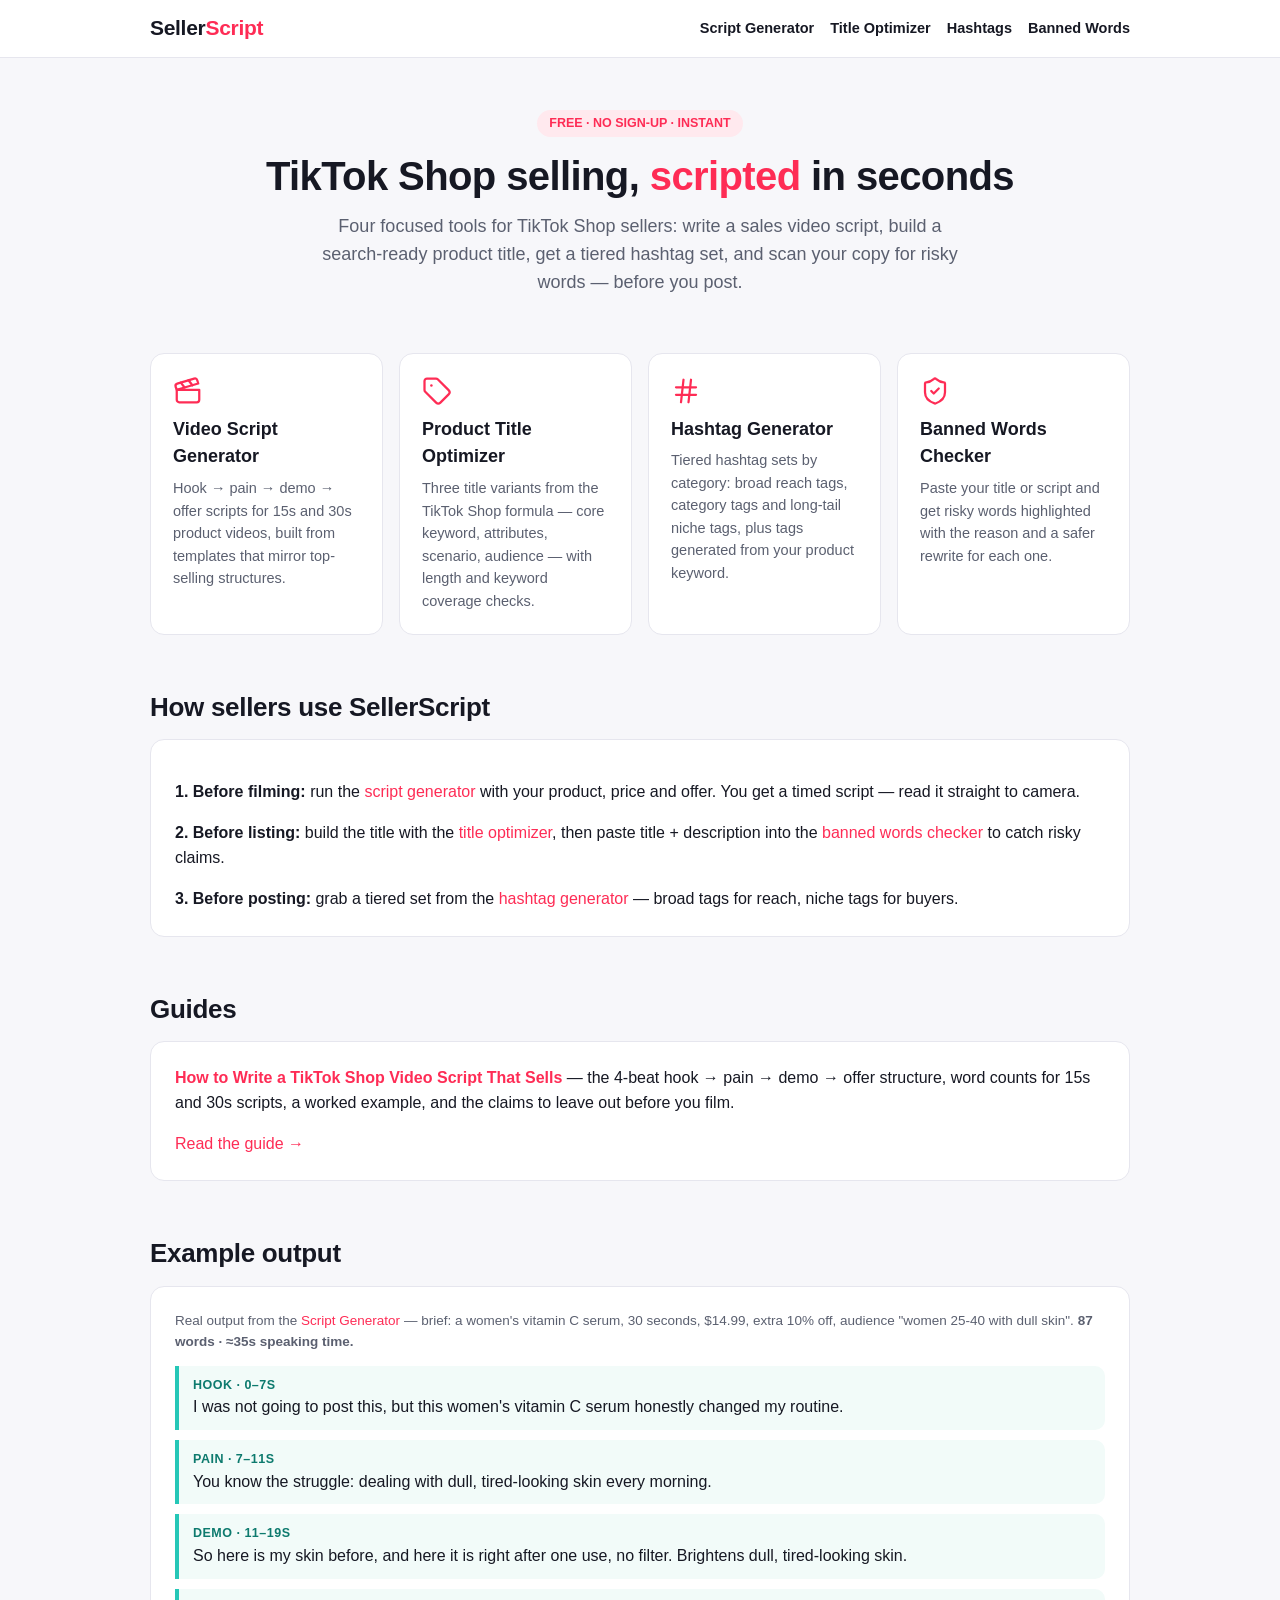
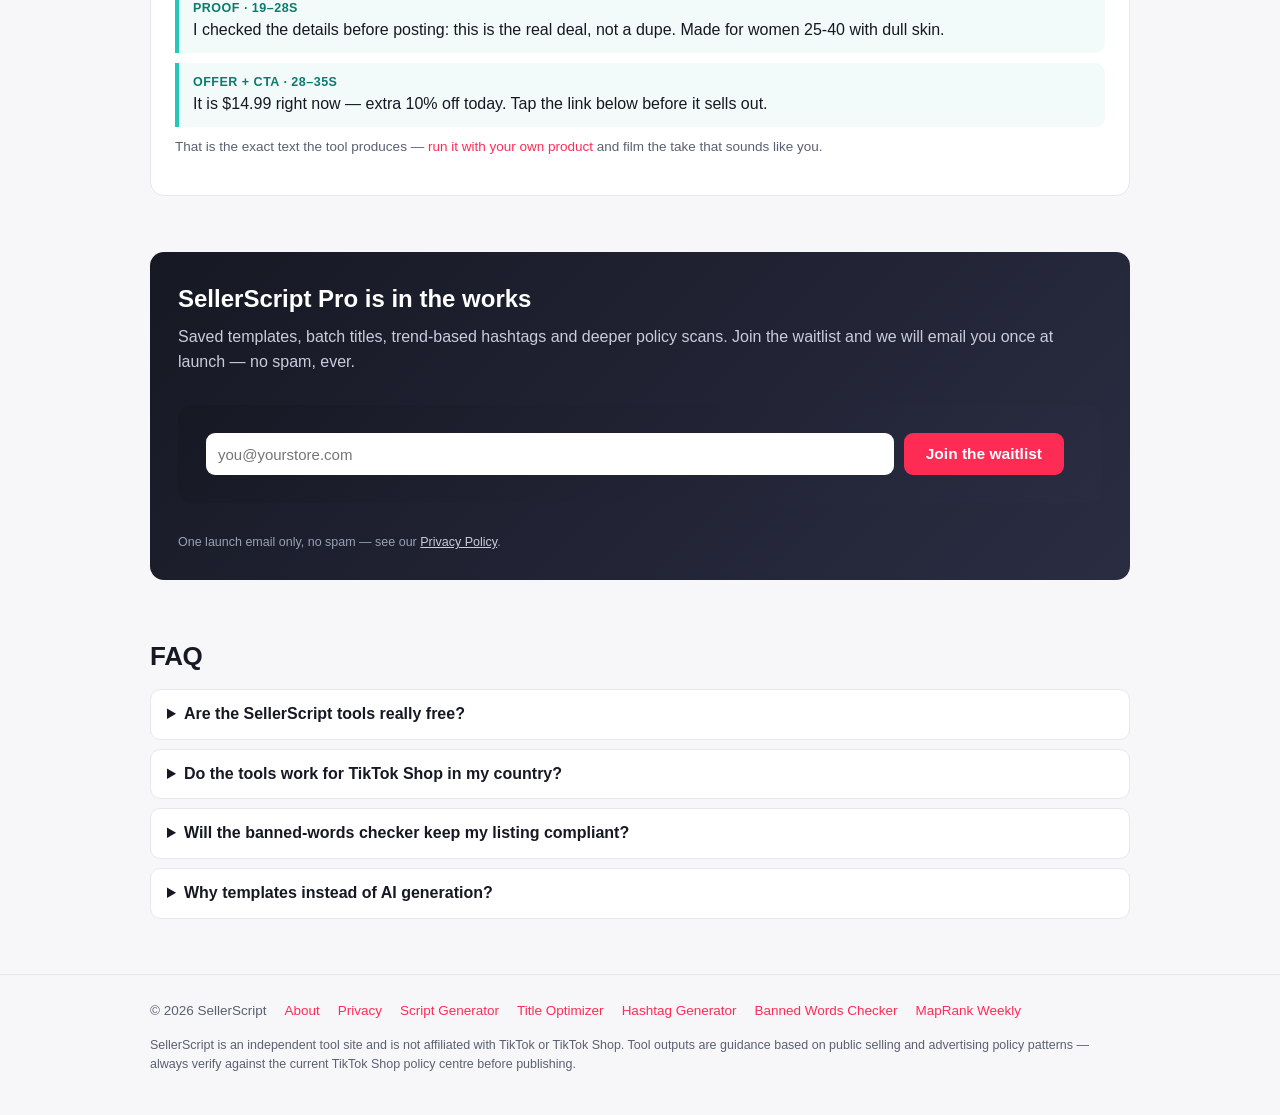
==== index.html @ 9db057da "Add guides section link on homepage" ====
<!doctype html>
<html lang="en">
<head>
<meta charset="utf-8">
<meta name="viewport" content="width=device-width, initial-scale=1">
<title>SellerScript — Free TikTok Shop Seller Tools: Scripts, Titles, Hashtags, Policy Checker</title>
<meta name="description" content="Free tools for TikTok Shop sellers: short-video sales script generator, product title optimizer, hashtag generator and banned-words checker. Instant results, no sign-up.">
<link rel="canonical" href="https://sellerscript.pages.dev/">
<meta property="og:title" content="SellerScript — Free TikTok Shop Seller Tools">
<meta property="og:description" content="Sales scripts, optimized titles, hashtag sets and a policy-risk checker for TikTok Shop sellers. Free and instant.">
<meta property="og:type" content="website">
<meta property="og:url" content="https://sellerscript.pages.dev/">
<meta property="og:image" content="https://sellerscript.pages.dev/og-image.png">
<meta name="twitter:card" content="summary_large_image">
<meta name="twitter:image" content="https://sellerscript.pages.dev/og-image.png">
<link rel="icon" href="/favicon.svg" type="image/svg+xml">
<link rel="stylesheet" href="/assets/style.css">
<script type="application/ld+json">
{"@context":"https://schema.org","@type":"WebSite","name":"SellerScript","url":"https://sellerscript.pages.dev/","description":"Free template-based tools for TikTok Shop sellers: video sales scripts, product titles, hashtags and risky-word checks."}
</script>
<script type="application/ld+json">
{"@context":"https://schema.org","@type":"FAQPage","mainEntity":[
{"@type":"Question","name":"Are the SellerScript tools really free?","acceptedAnswer":{"@type":"Answer","text":"Yes. All four tools are free with no sign-up and no usage cap. They run on proven selling templates and rule libraries in your browser, so results are instant. A Pro tier with cloud generation is in preparation — join the waitlist on any page to hear about it first."}},
{"@type":"Question","name":"Do the tools work for TikTok Shop in my country?","acceptedAnswer":{"@type":"Answer","text":"The templates are written for English-language TikTok Shop listings and videos (US, UK, Southeast Asia English storefronts and similar). Selling structures — hook, demo, offer — travel well across markets; always check your local TikTok Shop policy centre for category rules."}},
{"@type":"Question","name":"Will the banned-words checker keep my listing compliant?","acceptedAnswer":{"@type":"Answer","text":"No tool can guarantee compliance. The checker flags common risky patterns from public marketplace advertising policy — superlatives, medical claims, fake urgency and similar — so you can fix them before publishing. Final responsibility stays with you and the current TikTok Shop policy."}},
{"@type":"Question","name":"Why templates instead of AI generation?","acceptedAnswer":{"@type":"Answer","text":"Most selling videos that convert follow a handful of repeatable structures. Templates give you a proven structure plus your own product facts, in one click, with nothing uploaded to a server. Your inputs never leave your browser."}}]}
</script>
<!-- Google Analytics (GA4) -->
<script async src="https://www.googletagmanager.com/gtag/js?id=G-CG8J72909Z"></script>
<script>
window.dataLayer = window.dataLayer || [];
function gtag(){dataLayer.push(arguments);}
gtag('js', new Date());
gtag('config', 'G-CG8J72909Z');
</script>
</head>
<body>
<header class="site"><div class="wrap">
  <a class="logo" href="/">Seller<span>Script</span></a>
  <nav class="main">
    <a href="/script-generator/">Script Generator</a>
    <a href="/title-optimizer/">Title Optimizer</a>
    <a href="/hashtag-generator/">Hashtags</a>
    <a href="/banned-words-checker/">Banned Words</a>
  </nav>
</div></header>

<main class="wrap">
  <div class="hero">
    <span class="badge">FREE · NO SIGN-UP · INSTANT</span>
    <h1>TikTok Shop selling, <em>scripted</em> in seconds</h1>
    <p>Four focused tools for TikTok Shop sellers: write a sales video script, build a search-ready product title, get a tiered hashtag set, and scan your copy for risky words — before you post.</p>
  </div>

  <div class="grid">
    <a class="toolcard" href="/script-generator/">
      <div class="ico"><svg width="30" height="30" viewBox="0 0 24 24" fill="none" stroke="currentColor" stroke-width="1.8" stroke-linecap="round" stroke-linejoin="round" aria-hidden="true"><path d="M20.2 6 3 11l-.9-2.4c-.3-1.1.3-2.2 1.3-2.5l13.5-4c1.1-.3 2.2.3 2.5 1.3Z"/><path d="m6.2 5.3 3.1 3.9"/><path d="m12.4 3.4 3.1 4"/><path d="M3 11h18v8a2 2 0 0 1-2 2H5a2 2 0 0 1-2-2Z"/></svg></div>
      <h3>Video Script Generator</h3>
      <p>Hook → pain → demo → offer scripts for 15s and 30s product videos, built from templates that mirror top-selling structures.</p>
    </a>
    <a class="toolcard" href="/title-optimizer/">
      <div class="ico"><svg width="30" height="30" viewBox="0 0 24 24" fill="none" stroke="currentColor" stroke-width="1.8" stroke-linecap="round" stroke-linejoin="round" aria-hidden="true"><path d="M12.586 2.586A2 2 0 0 0 11.172 2H4a2 2 0 0 0-2 2v7.172a2 2 0 0 0 .586 1.414l8.704 8.704a2.426 2.426 0 0 0 3.42 0l6.58-6.58a2.426 2.426 0 0 0 0-3.42z"/><circle cx="7.5" cy="7.5" r="1" fill="currentColor" stroke="none"/></svg></div>
      <h3>Product Title Optimizer</h3>
      <p>Three title variants from the TikTok Shop formula — core keyword, attributes, scenario, audience — with length and keyword coverage checks.</p>
    </a>
    <a class="toolcard" href="/hashtag-generator/">
      <div class="ico"><svg width="30" height="30" viewBox="0 0 24 24" fill="none" stroke="currentColor" stroke-width="1.8" stroke-linecap="round" stroke-linejoin="round" aria-hidden="true"><line x1="4" x2="20" y1="9" y2="9"/><line x1="4" x2="20" y1="15" y2="15"/><line x1="10" x2="8" y1="3" y2="21"/><line x1="16" x2="14" y1="3" y2="21"/></svg></div>
      <h3>Hashtag Generator</h3>
      <p>Tiered hashtag sets by category: broad reach tags, category tags and long-tail niche tags, plus tags generated from your product keyword.</p>
    </a>
    <a class="toolcard" href="/banned-words-checker/">
      <div class="ico"><svg width="30" height="30" viewBox="0 0 24 24" fill="none" stroke="currentColor" stroke-width="1.8" stroke-linecap="round" stroke-linejoin="round" aria-hidden="true"><path d="M20 13c0 5-3.5 7.5-7.66 8.95a1 1 0 0 1-.67-.01C7.5 20.5 4 18 4 13V6a1 1 0 0 1 1-1c2 0 4.5-1.2 6.24-2.72a1 1 0 0 1 1.52 0C14.51 3.81 17 5 19 5a1 1 0 0 1 1 1z"/><path d="m9 12 2 2 4-4"/></svg></div>
      <h3>Banned Words Checker</h3>
      <p>Paste your title or script and get risky words highlighted with the reason and a safer rewrite for each one.</p>
    </a>
  </div>

  <section class="block">
    <h2>How sellers use SellerScript</h2>
    <div class="card">
      <p><b>1. Before filming:</b> run the <a href="/script-generator/">script generator</a> with your product, price and offer. You get a timed script — read it straight to camera.</p>
      <p><b>2. Before listing:</b> build the title with the <a href="/title-optimizer/">title optimizer</a>, then paste title + description into the <a href="/banned-words-checker/">banned words checker</a> to catch risky claims.</p>
      <p style="margin-bottom:0"><b>3. Before posting:</b> grab a tiered set from the <a href="/hashtag-generator/">hashtag generator</a> — broad tags for reach, niche tags for buyers.</p>
    </div>
  </section>

  <section class="block">
    <h2>Guides</h2>
    <div class="card">
      <p style="margin-top:0"><b><a href="/guides/how-to-write-a-tiktok-shop-video-script-that-sells.html">How to Write a TikTok Shop Video Script That Sells</a></b> — the 4-beat hook → pain → demo → offer structure, word counts for 15s and 30s scripts, a worked example, and the claims to leave out before you film.</p>
      <p style="margin-bottom:0"><a href="/guides/how-to-write-a-tiktok-shop-video-script-that-sells.html">Read the guide →</a></p>
    </div>
  </section>

  <section class="block">
    <h2>Example output</h2>
    <div class="card">
      <p class="meta-line" style="margin-top:0">Real output from the <a href="/script-generator/">Script Generator</a> — brief: a women's vitamin C serum, 30 seconds, $14.99, extra 10% off, audience "women 25-40 with dull skin". <b>87 words · ≈35s speaking time.</b></p>
      <div class="seg"><b>Hook · 0–7s</b><span>I was not going to post this, but this women's vitamin C serum honestly changed my routine.</span></div>
      <div class="seg"><b>Pain · 7–11s</b><span>You know the struggle: dealing with dull, tired-looking skin every morning.</span></div>
      <div class="seg"><b>Demo · 11–19s</b><span>So here is my skin before, and here it is right after one use, no filter. Brightens dull, tired-looking skin.</span></div>
      <div class="seg"><b>Proof · 19–28s</b><span>I checked the details before posting: this is the real deal, not a dupe. Made for women 25-40 with dull skin.</span></div>
      <div class="seg"><b>Offer + CTA · 28–35s</b><span>It is $14.99 right now — extra 10% off today. Tap the link below before it sells out.</span></div>
      <p class="meta-line">That is the exact text the tool produces — <a href="/script-generator/">run it with your own product</a> and film the take that sounds like you.</p>
    </div>
  </section>

  <div class="subscribe">
    <h2>SellerScript Pro is in the works</h2>
    <p>Saved templates, batch titles, trend-based hashtags and deeper policy scans. Join the waitlist and we will email you once at launch — no spam, ever.</p>
    <form class="subscribe" data-source="pro-waitlist-home">
      <input type="email" required placeholder="you@yourstore.com" aria-label="Email address">
      <input class="hp" type="text" name="hp" tabindex="-1" autocomplete="off" aria-hidden="true">
      <button class="btn" type="submit">Join the waitlist</button>
      <div class="sub-msg" role="status"></div>
    </form>
    <p class="fineprint">One launch email only, no spam — see our <a href="/privacy/">Privacy Policy</a>.</p>
  </div>

  <section class="block faq">
    <h2>FAQ</h2>
    <details><summary>Are the SellerScript tools really free?</summary><p>Yes — free, no sign-up, no usage cap. The tools run on selling templates and rule libraries right in your browser, so results are instant. A Pro tier is in preparation; join the waitlist to hear about it first.</p></details>
    <details><summary>Do the tools work for TikTok Shop in my country?</summary><p>They are written for English-language TikTok Shop listings and videos. The selling structures travel well across markets; always check your local TikTok Shop policy centre for category-specific rules.</p></details>
    <details><summary>Will the banned-words checker keep my listing compliant?</summary><p>No tool can guarantee compliance. The checker flags common risky patterns from public marketplace advertising policy so you can fix them before publishing. Final responsibility stays with you.</p></details>
    <details><summary>Why templates instead of AI generation?</summary><p>Converting videos follow repeatable structures. Templates combine a proven structure with your real product facts in one click — and your inputs never leave your browser.</p></details>
  </section>
</main>

<footer class="site"><div class="wrap">
  <span>© 2026 SellerScript</span>
  <a href="/about/">About</a><a href="/privacy/">Privacy</a>
  <a href="/script-generator/">Script Generator</a>
  <a href="/title-optimizer/">Title Optimizer</a>
  <a href="/hashtag-generator/">Hashtag Generator</a>
  <a href="/banned-words-checker/">Banned Words Checker</a>
  <a href="https://maprank-weekly.pages.dev/">MapRank Weekly</a>
</div>
<div class="wrap disclaimer">SellerScript is an independent tool site and is not affiliated with TikTok or TikTok Shop. Tool outputs are guidance based on public selling and advertising policy patterns — always verify against the current TikTok Shop policy centre before publishing.</div>
</footer>
<script src="/assets/site.js"></script>
</body>
</html>
---- assets/style.css ----
:root{
  --ink:#161823; --muted:#5b6070; --bg:#f7f7fa; --card:#fff;
  --pink:#fe2c55; --teal:#25c7b7; --line:#e6e6ee; --mark:#ffe58a;
  --radius:14px;
}
*{box-sizing:border-box}
html{scroll-behavior:smooth}
body{margin:0;font-family:-apple-system,BlinkMacSystemFont,"Segoe UI",Roboto,Helvetica,Arial,sans-serif;
  color:var(--ink);background:var(--bg);line-height:1.55}
a{color:var(--pink);text-decoration:none}
a:hover{text-decoration:underline}
.wrap{max-width:1020px;margin:0 auto;padding:0 20px}
header.site{position:sticky;top:0;background:rgba(255,255,255,.94);backdrop-filter:blur(6px);
  border-bottom:1px solid var(--line);z-index:20}
header.site .wrap{display:flex;align-items:center;gap:22px;padding-top:12px;padding-bottom:12px;flex-wrap:wrap}
.logo{font-weight:800;font-size:21px;color:var(--ink);letter-spacing:-.3px}
.logo span{color:var(--pink)}
nav.main{display:flex;gap:16px;flex-wrap:wrap;margin-left:auto}
nav.main a{color:var(--ink);font-size:14.5px;font-weight:600}
nav.main a.on{color:var(--pink)}
.hero{padding:52px 0 30px;text-align:center}
.hero h1{font-size:40px;line-height:1.15;margin:0 0 14px;letter-spacing:-.6px}
.hero h1 em{font-style:normal;color:var(--pink)}
.hero p{color:var(--muted);font-size:18px;max-width:640px;margin:0 auto}
.badge{display:inline-block;background:#ffe9ee;color:var(--pink);font-weight:700;font-size:12.5px;
  padding:4px 12px;border-radius:99px;margin-bottom:16px}
.grid{display:grid;grid-template-columns:repeat(auto-fit,minmax(230px,1fr));gap:16px;margin:26px 0}
.toolcard{background:var(--card);border:1px solid var(--line);border-radius:var(--radius);
  padding:22px;display:block;color:var(--ink)}
.toolcard:hover{border-color:var(--pink);text-decoration:none;box-shadow:0 6px 22px rgba(254,44,85,.08)}
.toolcard .ico{font-size:28px;color:var(--pink)}
.toolcard .ico svg{display:block}
.toolcard h3{margin:10px 0 6px;font-size:18px}
.toolcard p{margin:0;color:var(--muted);font-size:14.5px}
section.block{padding:26px 0}
section.block h2{font-size:26px;margin:0 0 12px;letter-spacing:-.3px}
section.block h1{font-size:26px;margin:0 0 12px;letter-spacing:-.3px}
.card{background:var(--card);border:1px solid var(--line);border-radius:var(--radius);padding:24px}
form.tool label{display:block;font-weight:600;font-size:14px;margin:14px 0 5px}
form.tool input[type=text],form.tool input[type=email],form.tool select,form.tool textarea{
  width:100%;padding:11px 12px;border:1px solid #cfd2dd;border-radius:9px;font-size:15px;background:#fff;color:var(--ink)}
form.tool textarea{min-height:120px;resize:vertical}
form.tool .row{display:grid;grid-template-columns:1fr 1fr;gap:14px}
@media(max-width:640px){form.tool .row{grid-template-columns:1fr}.hero h1{font-size:31px}}
.btn{display:inline-block;background:var(--ink);color:#fff;border:0;border-radius:9px;
  padding:12px 22px;font-size:15.5px;font-weight:700;cursor:pointer;margin-top:18px}
.btn:hover{background:var(--pink)}
.btn.ghost{background:#fff;color:var(--ink);border:1px solid var(--ink)}
.btn.small{padding:8px 14px;font-size:13.5px;margin-top:0}
.btn:disabled{opacity:.55;cursor:wait}
.result{margin-top:22px;display:none}
.result.show{display:block}
.seg{border-left:4px solid var(--teal);background:#f2fbf9;border-radius:0 10px 10px 0;
  padding:10px 14px;margin:10px 0}
.seg b{display:block;font-size:12.5px;text-transform:uppercase;letter-spacing:.5px;color:#0d7a6e}
.meta-line{color:var(--muted);font-size:13.5px;margin-top:8px}
.variant{border:1px solid var(--line);border-radius:10px;padding:14px 16px;margin:12px 0;background:#fcfcfe}
.variant h4{margin:0 0 6px;font-size:14px;color:var(--muted)}
.variant .t{font-size:16.5px;font-weight:600;word-break:break-word}
.checks{font-size:13.5px;margin-top:8px}
.checks .ok{color:#0d7a6e}.checks .miss{color:#c2255c}
.warn{color:#a35b00;font-size:13.5px;margin-top:4px}
.taggroup{margin:12px 0}
.taggroup h4{margin:0 0 6px;font-size:13px;text-transform:uppercase;letter-spacing:.5px;color:var(--muted)}
.tag{display:inline-block;background:#eef0ff;border:1px solid #d6d9f5;color:#25306e;border-radius:99px;
  padding:3px 11px;margin:3px 3px 3px 0;font-size:13.5px}
pre.copybox{background:#161823;color:#f2f2f7;border-radius:10px;padding:14px 16px;white-space:pre-wrap;
  word-break:break-word;font-size:14px;line-height:1.6}
.highlight-box{background:#fff;border:1px solid var(--line);border-radius:10px;padding:16px;
  white-space:pre-wrap;word-break:break-word;font-size:15px;line-height:1.7}
.highlight-box mark{background:var(--mark);padding:0 2px;border-radius:3px}
.finding{border:1px solid var(--line);border-left:4px solid var(--pink);border-radius:0 10px 10px 0;
  padding:10px 14px;margin:10px 0;background:#fffafa}
.finding b{font-size:14.5px}
.finding p{margin:4px 0;font-size:13.5px;color:var(--muted)}
.finding .alt{color:#0d7a6e}
.faq details{border:1px solid var(--line);border-radius:10px;padding:12px 16px;margin:9px 0;background:#fff}
.faq summary{font-weight:700;cursor:pointer}
.faq p{color:var(--muted);margin:8px 0 2px}
.subscribe{background:linear-gradient(135deg,#161823,#2a2d42);color:#fff;border-radius:var(--radius);
  padding:28px;margin:30px 0}
.subscribe h2{color:#fff;margin:0 0 8px}
.subscribe p{color:#c9ccda;margin:0 0 14px}
.subscribe form{display:flex;gap:10px;flex-wrap:wrap}
.subscribe input[type=email]{flex:1;min-width:230px;padding:12px;border-radius:9px;border:0;font-size:15px}
.subscribe .btn{margin-top:0;background:var(--pink)}
.sub-msg{font-size:14px;margin-top:10px;min-height:20px}
.sub-msg.ok{color:#7de8c3}.sub-msg.err{color:#ffb3c1}
.subscribe .fineprint{font-size:12.5px;color:#9aa0b4;margin:12px 0 0}
.subscribe .fineprint a{color:#c9ccda;text-decoration:underline}
.prose p{color:var(--muted);max-width:720px}
.prose h3{margin:20px 0 6px;font-size:17px}
.hp{position:absolute;left:-9999px;top:-9999px;height:1px;width:1px;overflow:hidden}
footer.site{border-top:1px solid var(--line);padding:26px 0 40px;color:var(--muted);font-size:13.5px;margin-top:20px}
footer.site .wrap{display:flex;gap:18px;flex-wrap:wrap}
.disclaimer{font-size:12.5px;color:var(--muted);margin-top:14px}
.kicker{font-size:13px;font-weight:700;letter-spacing:1px;text-transform:uppercase;color:var(--teal)}
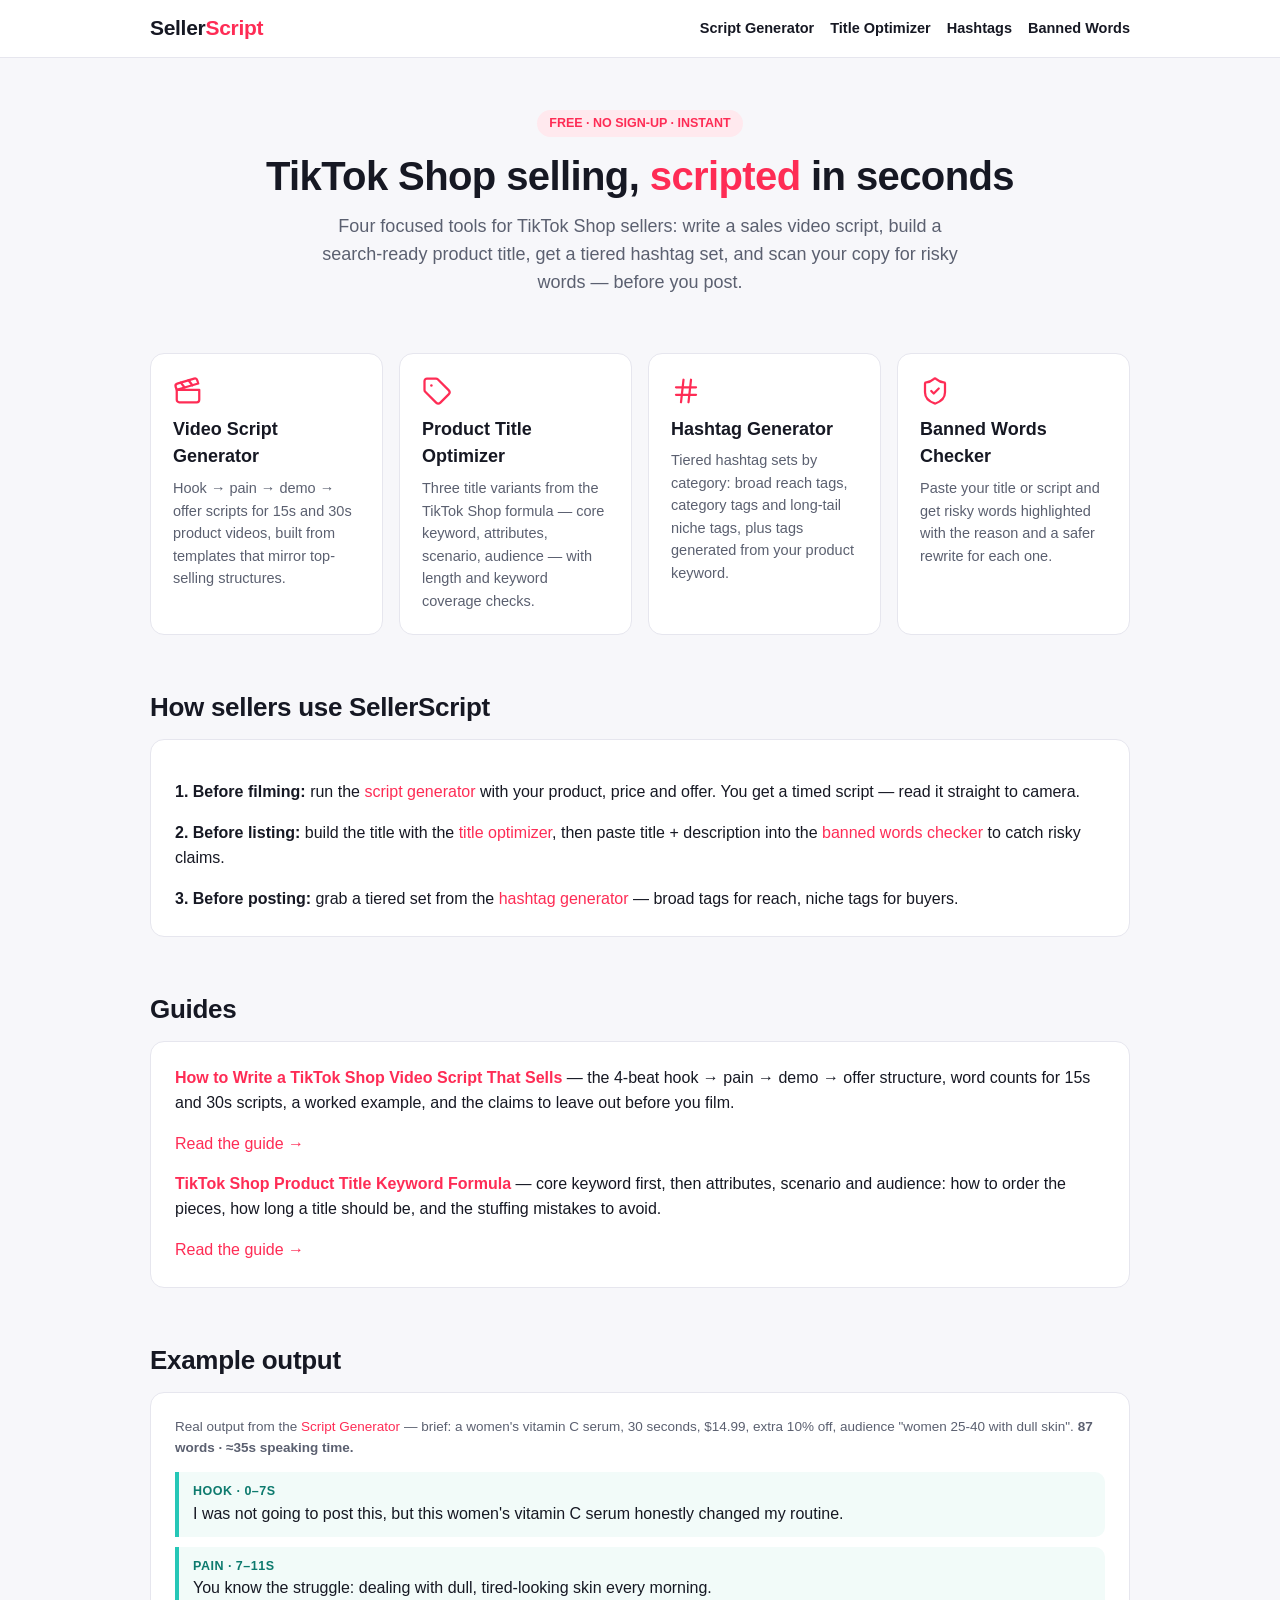
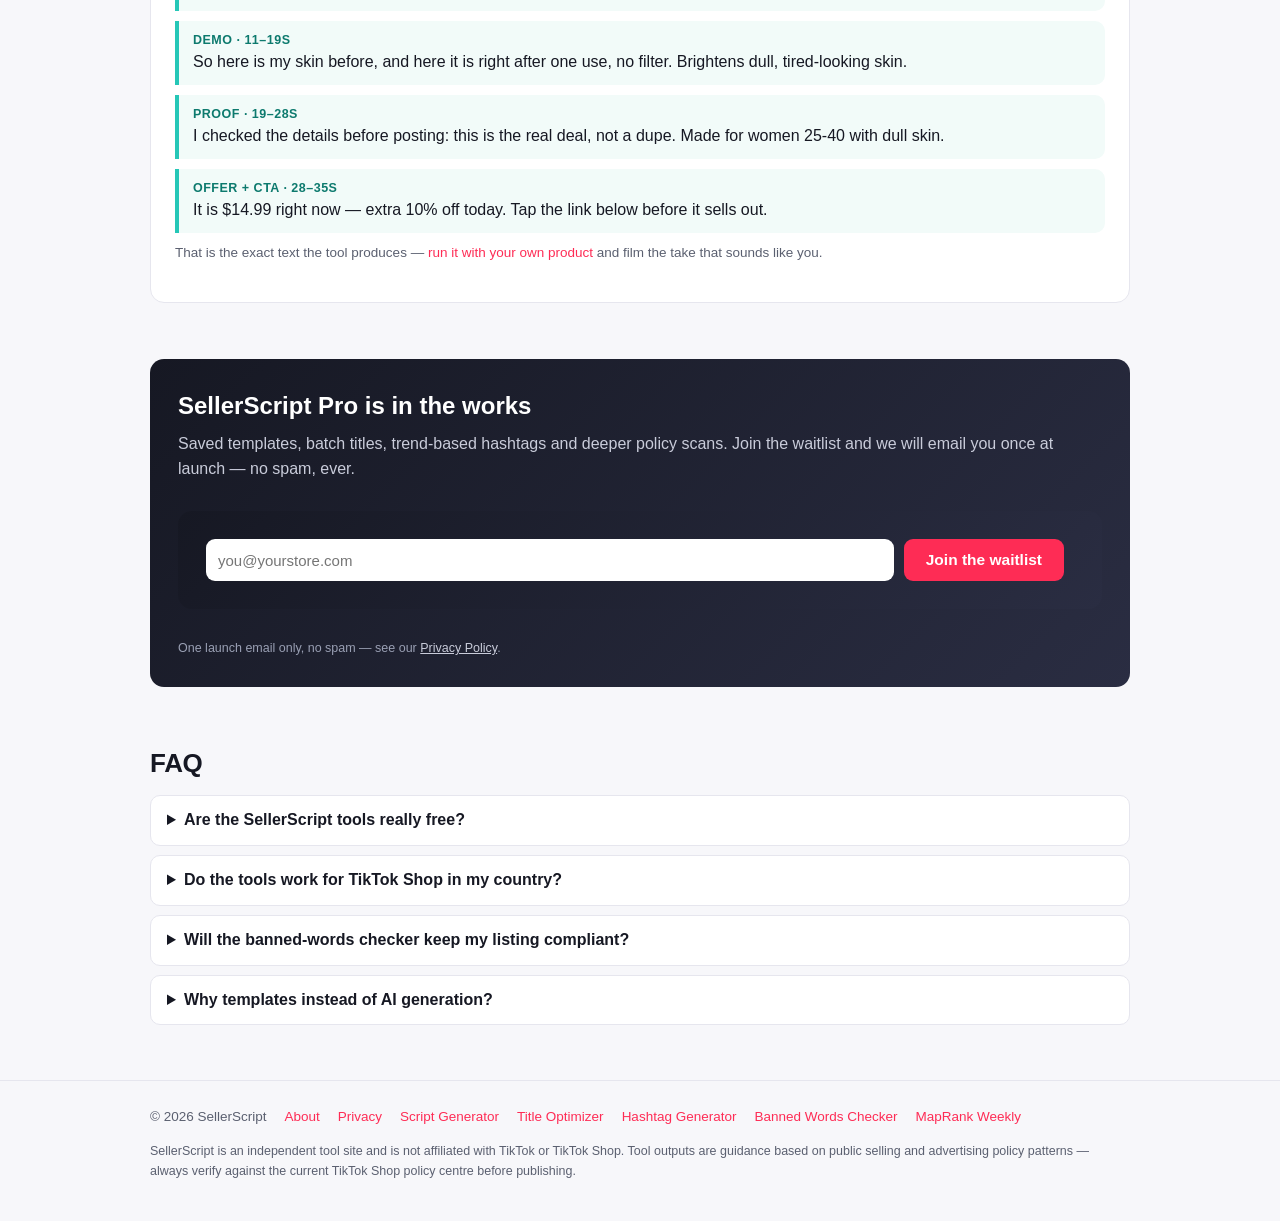
==== commit 6881d1ae: "List title formula guide on homepage" ====
--- a/index.html
+++ b/index.html
@@ -87,8 +87,10 @@
   <section class="block">
     <h2>Guides</h2>
     <div class="card">
-      <p style="margin-top:0"><b><a href="/guides/how-to-write-a-tiktok-shop-video-script-that-sells.html">How to Write a TikTok Shop Video Script That Sells</a></b> — the 4-beat hook → pain → demo → offer structure, word counts for 15s and 30s scripts, a worked example, and the claims to leave out before you film.</p>
-      <p style="margin-bottom:0"><a href="/guides/how-to-write-a-tiktok-shop-video-script-that-sells.html">Read the guide →</a></p>
+      <p style="margin-top:0"><b><a href="/guides/how-to-write-a-tiktok-shop-video-script-that-sells">How to Write a TikTok Shop Video Script That Sells</a></b> — the 4-beat hook → pain → demo → offer structure, word counts for 15s and 30s scripts, a worked example, and the claims to leave out before you film.</p>
+      <p><a href="/guides/how-to-write-a-tiktok-shop-video-script-that-sells">Read the guide →</a></p>
+      <p style="margin-top:16px"><b><a href="/guides/tiktok-shop-product-title-keyword-formula">TikTok Shop Product Title Keyword Formula</a></b> — core keyword first, then attributes, scenario and audience: how to order the pieces, how long a title should be, and the stuffing mistakes to avoid.</p>
+      <p style="margin-bottom:0"><a href="/guides/tiktok-shop-product-title-keyword-formula">Read the guide →</a></p>
     </div>
   </section>
 
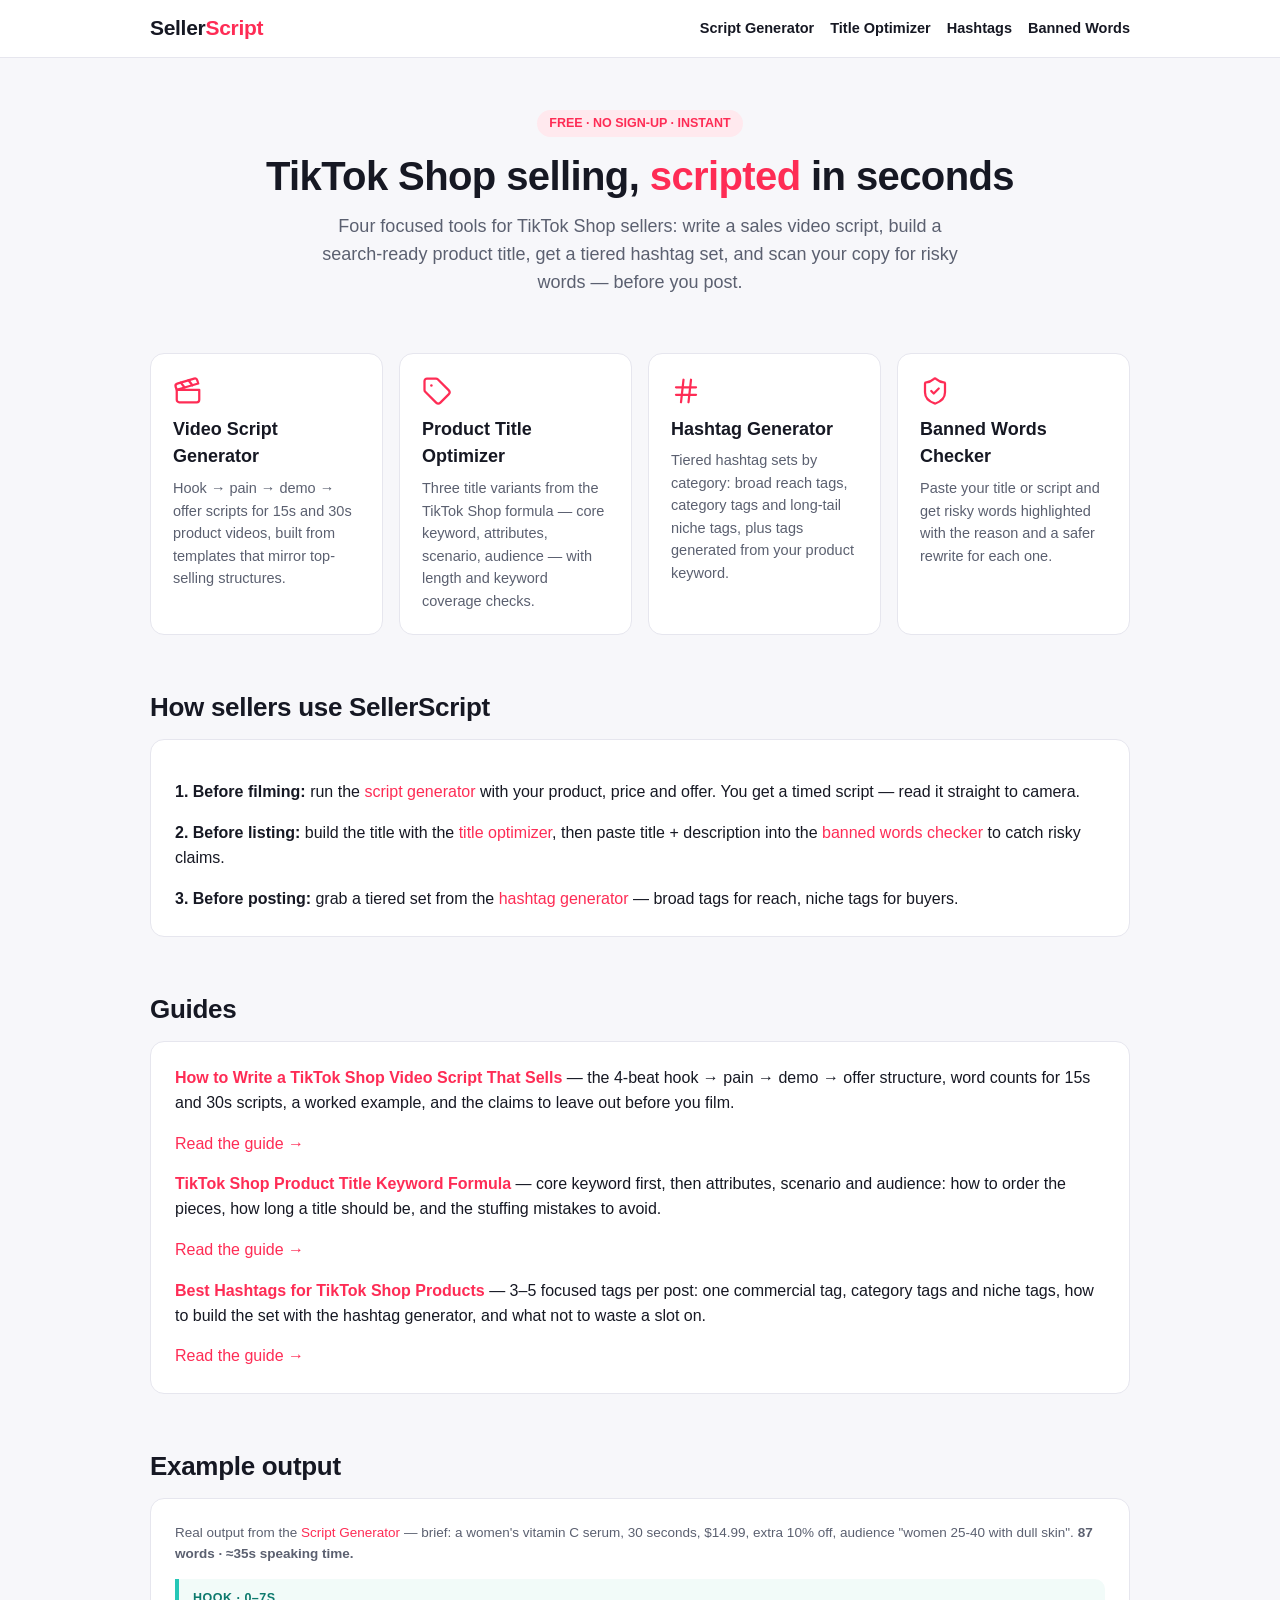
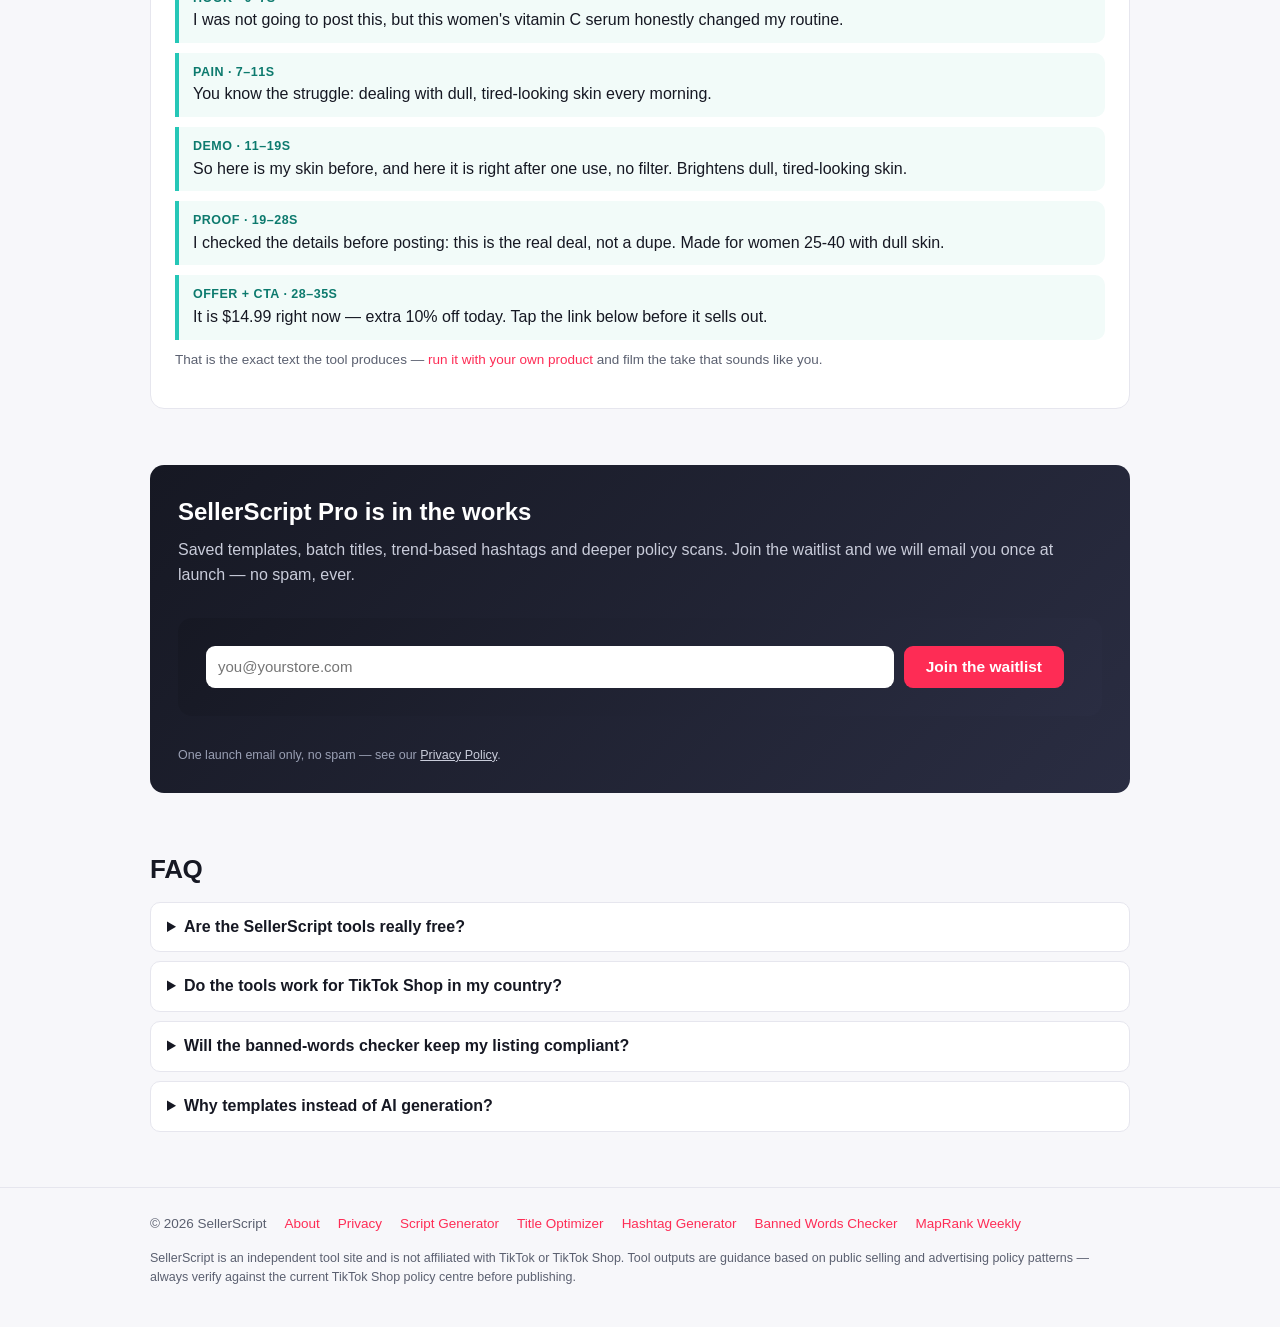
==== commit c4dfc488: "Add guide: Best Hashtags for TikTok Shop Products (2026-11-19)" ====
--- a/index.html
+++ b/index.html
@@ -90,7 +90,9 @@
       <p style="margin-top:0"><b><a href="/guides/how-to-write-a-tiktok-shop-video-script-that-sells">How to Write a TikTok Shop Video Script That Sells</a></b> — the 4-beat hook → pain → demo → offer structure, word counts for 15s and 30s scripts, a worked example, and the claims to leave out before you film.</p>
       <p><a href="/guides/how-to-write-a-tiktok-shop-video-script-that-sells">Read the guide →</a></p>
       <p style="margin-top:16px"><b><a href="/guides/tiktok-shop-product-title-keyword-formula">TikTok Shop Product Title Keyword Formula</a></b> — core keyword first, then attributes, scenario and audience: how to order the pieces, how long a title should be, and the stuffing mistakes to avoid.</p>
-      <p style="margin-bottom:0"><a href="/guides/tiktok-shop-product-title-keyword-formula">Read the guide →</a></p>
+      <p><a href="/guides/tiktok-shop-product-title-keyword-formula">Read the guide →</a></p>
+      <p style="margin-top:16px"><b><a href="/guides/best-hashtags-for-tiktok-shop-products">Best Hashtags for TikTok Shop Products</a></b> — 3–5 focused tags per post: one commercial tag, category tags and niche tags, how to build the set with the hashtag generator, and what not to waste a slot on.</p>
+      <p style="margin-bottom:0"><a href="/guides/best-hashtags-for-tiktok-shop-products">Read the guide →</a></p>
     </div>
   </section>
 
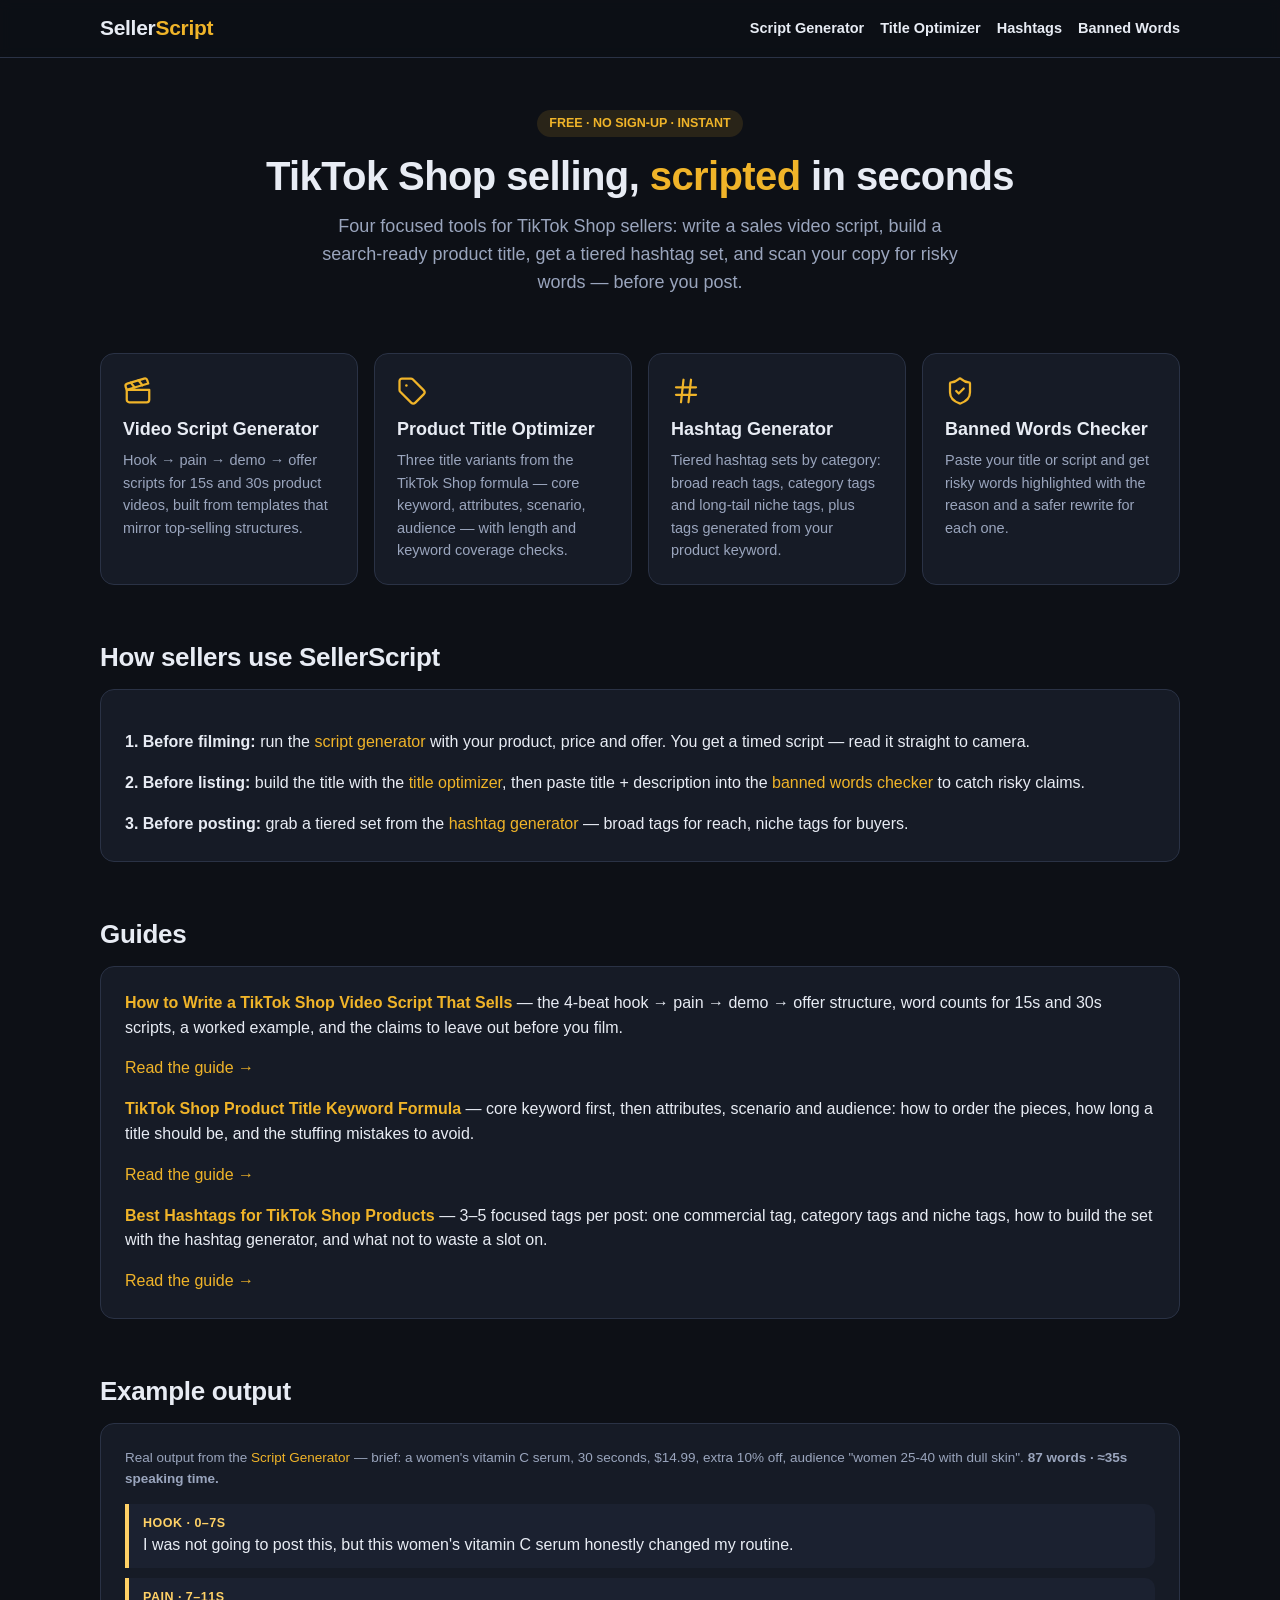
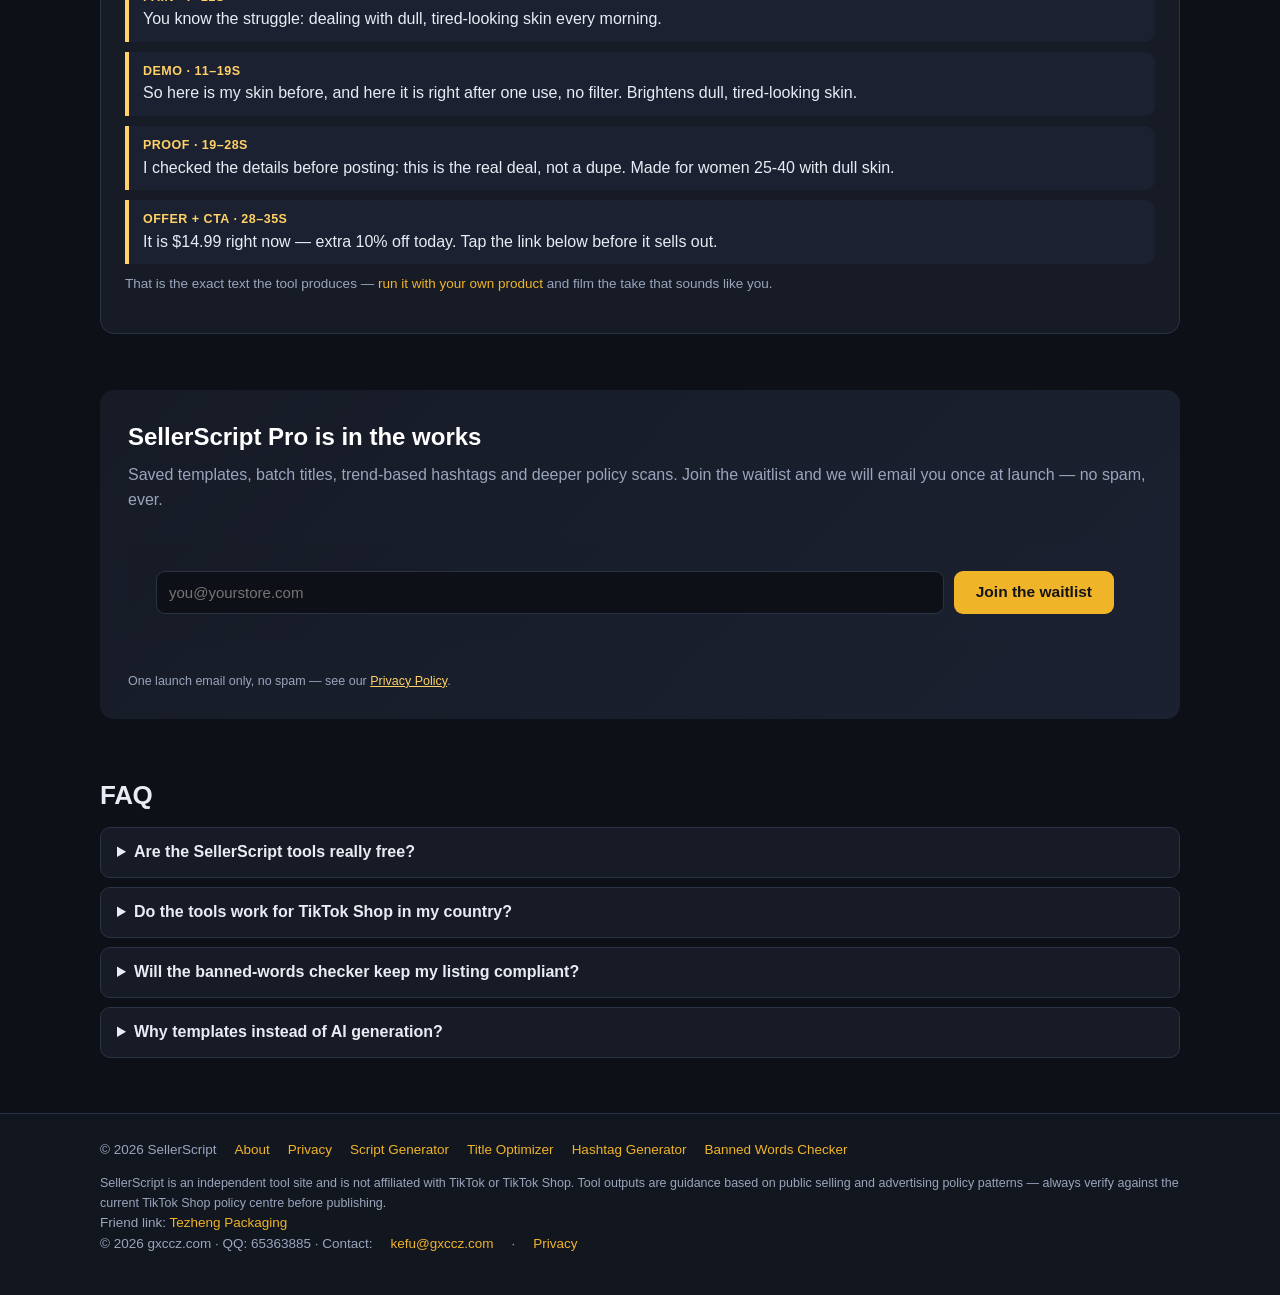
==== commit 2ae34e2a: "Restyle: dark gold theme, 1120px container, unified gxccz footer" ====
--- a/index.html
+++ b/index.html
@@ -137,9 +137,12 @@
   <a href="/title-optimizer/">Title Optimizer</a>
   <a href="/hashtag-generator/">Hashtag Generator</a>
   <a href="/banned-words-checker/">Banned Words Checker</a>
-  <a href="https://maprank-weekly.pages.dev/">MapRank Weekly</a>
 </div>
 <div class="wrap disclaimer">SellerScript is an independent tool site and is not affiliated with TikTok or TikTok Shop. Tool outputs are guidance based on public selling and advertising policy patterns — always verify against the current TikTok Shop policy centre before publishing.</div>
+<div class="wrap">
+  <span>Friend link: <a href="https://en.shtezheng.com">Tezheng Packaging</a></span>
+</div>
+<div class="wrap">© 2026 gxccz.com · QQ: 65363885 · Contact: <a href="mailto:kefu@gxccz.com">kefu@gxccz.com</a> · <a href="https://gxccz.com/privacy/">Privacy</a></div>
 </footer>
 <script src="/assets/site.js"></script>
 </body>
--- a/assets/style.css
+++ b/assets/style.css
@@ -1,6 +1,6 @@
 :root{
-  --ink:#161823; --muted:#5b6070; --bg:#f7f7fa; --card:#fff;
-  --pink:#fe2c55; --teal:#25c7b7; --line:#e6e6ee; --mark:#ffe58a;
+  --ink:#e8ecf4; --muted:#9aa5bd; --bg:#0d1016; --card:#161b26;
+  --pink:#f0b429; --teal:#ffd166; --line:#2a3245; --mark:#f0b429;
   --radius:14px;
 }
 *{box-sizing:border-box}
@@ -9,8 +9,8 @@
   color:var(--ink);background:var(--bg);line-height:1.55}
 a{color:var(--pink);text-decoration:none}
 a:hover{text-decoration:underline}
-.wrap{max-width:1020px;margin:0 auto;padding:0 20px}
-header.site{position:sticky;top:0;background:rgba(255,255,255,.94);backdrop-filter:blur(6px);
+.wrap{max-width:1120px;margin:0 auto;padding:0 20px}
+header.site{position:sticky;top:0;background:rgba(13,16,22,.92);backdrop-filter:blur(6px);
   border-bottom:1px solid var(--line);z-index:20}
 header.site .wrap{display:flex;align-items:center;gap:22px;padding-top:12px;padding-bottom:12px;flex-wrap:wrap}
 .logo{font-weight:800;font-size:21px;color:var(--ink);letter-spacing:-.3px}
@@ -22,12 +22,12 @@
 .hero h1{font-size:40px;line-height:1.15;margin:0 0 14px;letter-spacing:-.6px}
 .hero h1 em{font-style:normal;color:var(--pink)}
 .hero p{color:var(--muted);font-size:18px;max-width:640px;margin:0 auto}
-.badge{display:inline-block;background:#ffe9ee;color:var(--pink);font-weight:700;font-size:12.5px;
+.badge{display:inline-block;background:rgba(240,180,41,.12);color:var(--pink);font-weight:700;font-size:12.5px;
   padding:4px 12px;border-radius:99px;margin-bottom:16px}
 .grid{display:grid;grid-template-columns:repeat(auto-fit,minmax(230px,1fr));gap:16px;margin:26px 0}
 .toolcard{background:var(--card);border:1px solid var(--line);border-radius:var(--radius);
   padding:22px;display:block;color:var(--ink)}
-.toolcard:hover{border-color:var(--pink);text-decoration:none;box-shadow:0 6px 22px rgba(254,44,85,.08)}
+.toolcard:hover{border-color:var(--pink);text-decoration:none;box-shadow:0 6px 22px rgba(240,180,41,.15)}
 .toolcard .ico{font-size:28px;color:var(--pink)}
 .toolcard .ico svg{display:block}
 .toolcard h3{margin:10px 0 6px;font-size:18px}
@@ -38,60 +38,60 @@
 .card{background:var(--card);border:1px solid var(--line);border-radius:var(--radius);padding:24px}
 form.tool label{display:block;font-weight:600;font-size:14px;margin:14px 0 5px}
 form.tool input[type=text],form.tool input[type=email],form.tool select,form.tool textarea{
-  width:100%;padding:11px 12px;border:1px solid #cfd2dd;border-radius:9px;font-size:15px;background:#fff;color:var(--ink)}
+  width:100%;padding:11px 12px;border:1px solid #2a3245;border-radius:9px;font-size:15px;background:#1b2130;color:var(--ink)}
 form.tool textarea{min-height:120px;resize:vertical}
 form.tool .row{display:grid;grid-template-columns:1fr 1fr;gap:14px}
 @media(max-width:640px){form.tool .row{grid-template-columns:1fr}.hero h1{font-size:31px}}
-.btn{display:inline-block;background:var(--ink);color:#fff;border:0;border-radius:9px;
+.btn{display:inline-block;background:var(--pink);color:#141414;border:0;border-radius:9px;
   padding:12px 22px;font-size:15.5px;font-weight:700;cursor:pointer;margin-top:18px}
-.btn:hover{background:var(--pink)}
-.btn.ghost{background:#fff;color:var(--ink);border:1px solid var(--ink)}
+.btn:hover{background:#ffd166}
+.btn.ghost{background:#161b26;color:var(--ink);border:1px solid var(--line)}
 .btn.small{padding:8px 14px;font-size:13.5px;margin-top:0}
 .btn:disabled{opacity:.55;cursor:wait}
 .result{margin-top:22px;display:none}
 .result.show{display:block}
-.seg{border-left:4px solid var(--teal);background:#f2fbf9;border-radius:0 10px 10px 0;
+.seg{border-left:4px solid var(--teal);background:#1b2130;border-radius:0 10px 10px 0;
   padding:10px 14px;margin:10px 0}
-.seg b{display:block;font-size:12.5px;text-transform:uppercase;letter-spacing:.5px;color:#0d7a6e}
+.seg b{display:block;font-size:12.5px;text-transform:uppercase;letter-spacing:.5px;color:#ffd166}
 .meta-line{color:var(--muted);font-size:13.5px;margin-top:8px}
-.variant{border:1px solid var(--line);border-radius:10px;padding:14px 16px;margin:12px 0;background:#fcfcfe}
+.variant{border:1px solid var(--line);border-radius:10px;padding:14px 16px;margin:12px 0;background:#1b2130}
 .variant h4{margin:0 0 6px;font-size:14px;color:var(--muted)}
 .variant .t{font-size:16.5px;font-weight:600;word-break:break-word}
 .checks{font-size:13.5px;margin-top:8px}
-.checks .ok{color:#0d7a6e}.checks .miss{color:#c2255c}
-.warn{color:#a35b00;font-size:13.5px;margin-top:4px}
+.checks .ok{color:#7de8c3}.checks .miss{color:#fb7185}
+.warn{color:#ffd166;font-size:13.5px;margin-top:4px}
 .taggroup{margin:12px 0}
 .taggroup h4{margin:0 0 6px;font-size:13px;text-transform:uppercase;letter-spacing:.5px;color:var(--muted)}
-.tag{display:inline-block;background:#eef0ff;border:1px solid #d6d9f5;color:#25306e;border-radius:99px;
+.tag{display:inline-block;background:#1b2130;border:1px solid #2a3245;color:#9aa5bd;border-radius:99px;
   padding:3px 11px;margin:3px 3px 3px 0;font-size:13.5px}
-pre.copybox{background:#161823;color:#f2f2f7;border-radius:10px;padding:14px 16px;white-space:pre-wrap;
+pre.copybox{background:#161b26;color:#e8ecf4;border-radius:10px;padding:14px 16px;white-space:pre-wrap;
   word-break:break-word;font-size:14px;line-height:1.6}
-.highlight-box{background:#fff;border:1px solid var(--line);border-radius:10px;padding:16px;
+.highlight-box{background:#1b2130;border:1px solid var(--line);border-radius:10px;padding:16px;
   white-space:pre-wrap;word-break:break-word;font-size:15px;line-height:1.7}
-.highlight-box mark{background:var(--mark);padding:0 2px;border-radius:3px}
+.highlight-box mark{background:var(--mark);color:#141414;padding:0 2px;border-radius:3px}
 .finding{border:1px solid var(--line);border-left:4px solid var(--pink);border-radius:0 10px 10px 0;
-  padding:10px 14px;margin:10px 0;background:#fffafa}
+  padding:10px 14px;margin:10px 0;background:#161b26}
 .finding b{font-size:14.5px}
 .finding p{margin:4px 0;font-size:13.5px;color:var(--muted)}
-.finding .alt{color:#0d7a6e}
-.faq details{border:1px solid var(--line);border-radius:10px;padding:12px 16px;margin:9px 0;background:#fff}
+.finding .alt{color:#7de8c3}
+.faq details{border:1px solid var(--line);border-radius:10px;padding:12px 16px;margin:9px 0;background:#161b26}
 .faq summary{font-weight:700;cursor:pointer}
 .faq p{color:var(--muted);margin:8px 0 2px}
-.subscribe{background:linear-gradient(135deg,#161823,#2a2d42);color:#fff;border-radius:var(--radius);
+.subscribe{background:linear-gradient(135deg,#161b26,#1b2130);color:#fff;border-radius:var(--radius);
   padding:28px;margin:30px 0}
 .subscribe h2{color:#fff;margin:0 0 8px}
-.subscribe p{color:#c9ccda;margin:0 0 14px}
+.subscribe p{color:#9aa5bd;margin:0 0 14px}
 .subscribe form{display:flex;gap:10px;flex-wrap:wrap}
-.subscribe input[type=email]{flex:1;min-width:230px;padding:12px;border-radius:9px;border:0;font-size:15px}
+.subscribe input[type=email]{flex:1;min-width:230px;padding:12px;border-radius:9px;border:1px solid var(--line);font-size:15px;background:#0d1016;color:var(--ink)}
 .subscribe .btn{margin-top:0;background:var(--pink)}
 .sub-msg{font-size:14px;margin-top:10px;min-height:20px}
 .sub-msg.ok{color:#7de8c3}.sub-msg.err{color:#ffb3c1}
-.subscribe .fineprint{font-size:12.5px;color:#9aa0b4;margin:12px 0 0}
-.subscribe .fineprint a{color:#c9ccda;text-decoration:underline}
+.subscribe .fineprint{font-size:12.5px;color:#9aa5bd;margin:12px 0 0}
+.subscribe .fineprint a{color:#ffd166;text-decoration:underline}
 .prose p{color:var(--muted);max-width:720px}
 .prose h3{margin:20px 0 6px;font-size:17px}
 .hp{position:absolute;left:-9999px;top:-9999px;height:1px;width:1px;overflow:hidden}
-footer.site{border-top:1px solid var(--line);padding:26px 0 40px;color:var(--muted);font-size:13.5px;margin-top:20px}
+footer.site{border-top:1px solid var(--line);background:#12161f;padding:26px 0 40px;color:var(--muted);font-size:13.5px;margin-top:20px}
 footer.site .wrap{display:flex;gap:18px;flex-wrap:wrap}
 .disclaimer{font-size:12.5px;color:var(--muted);margin-top:14px}
 .kicker{font-size:13px;font-weight:700;letter-spacing:1px;text-transform:uppercase;color:var(--teal)}
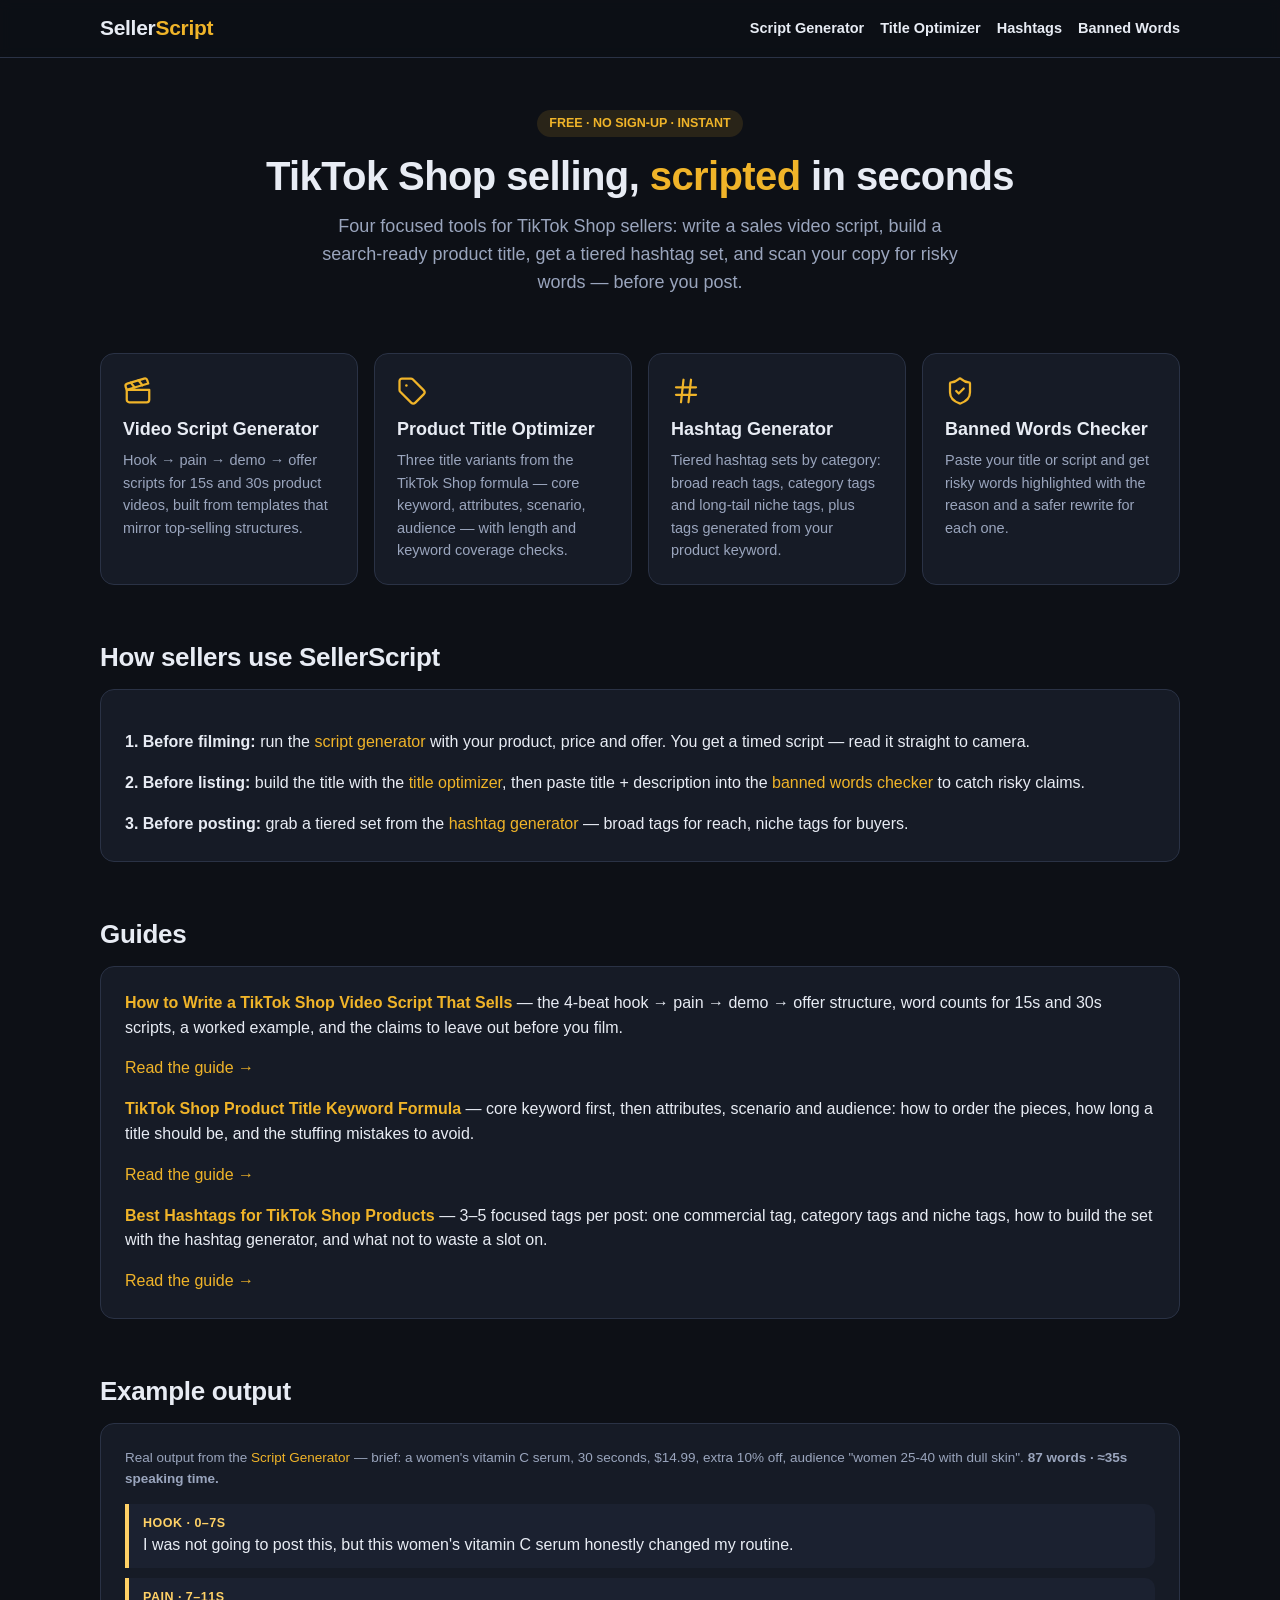
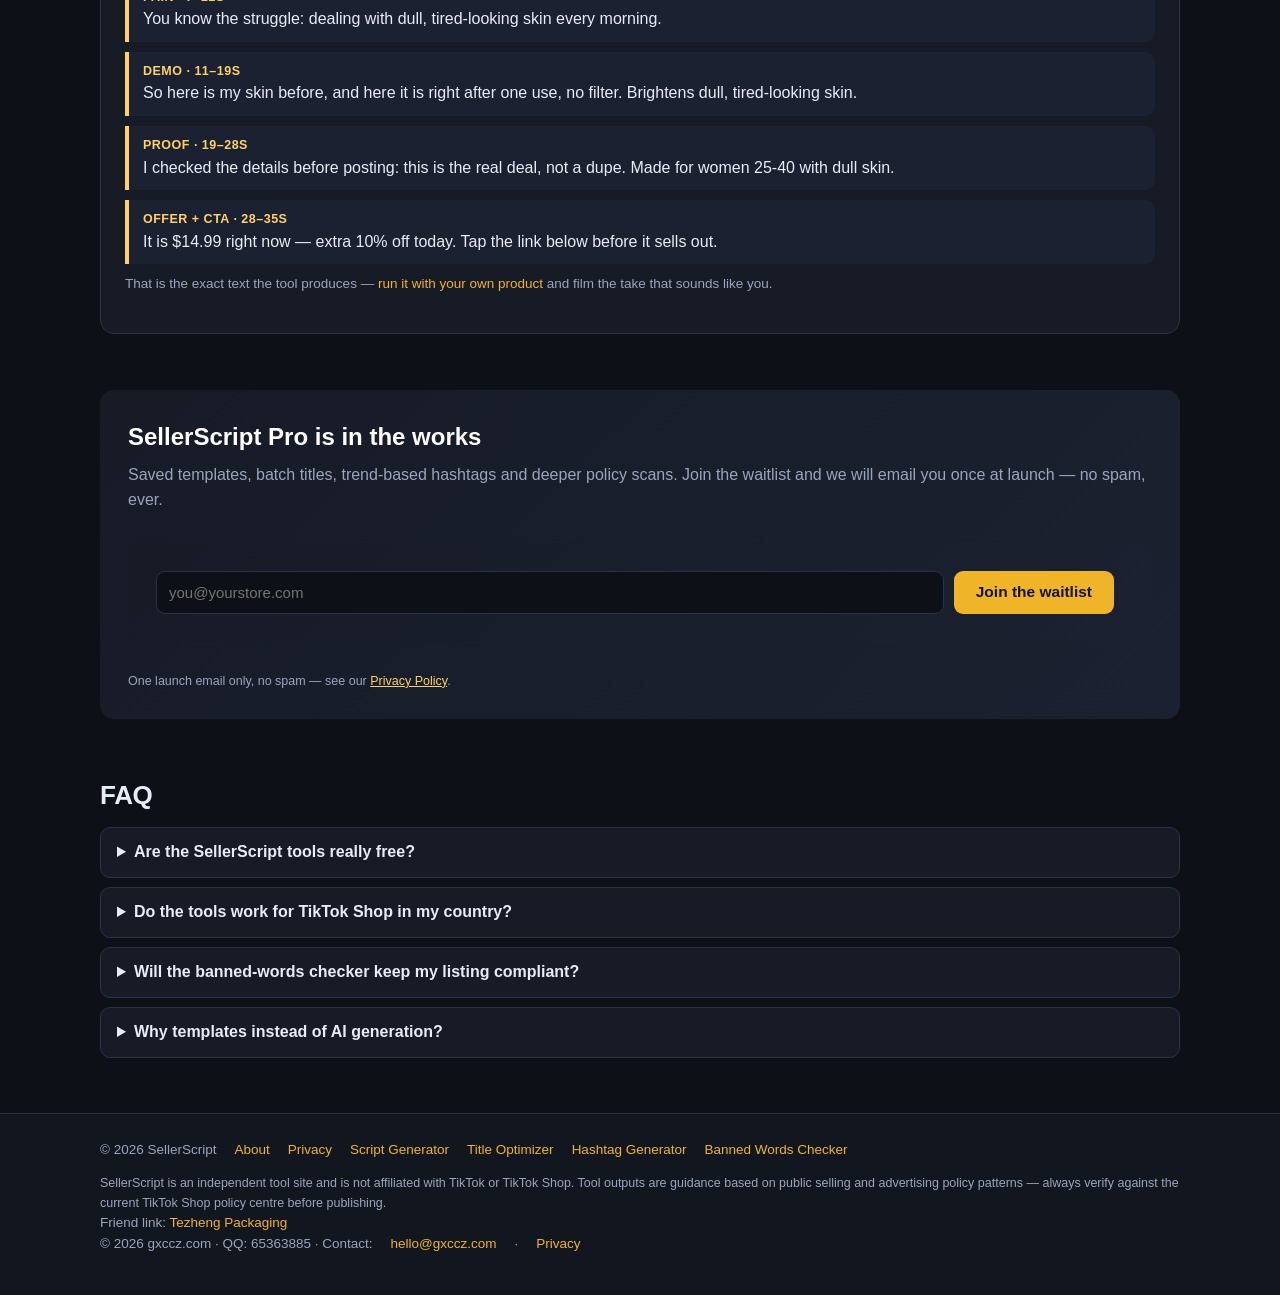
==== commit ab0f559f: "Footer: contact email to hello@gxccz.com" ====
--- a/index.html
+++ b/index.html
@@ -142,7 +142,7 @@
 <div class="wrap">
   <span>Friend link: <a href="https://en.shtezheng.com">Tezheng Packaging</a></span>
 </div>
-<div class="wrap">© 2026 gxccz.com · QQ: 65363885 · Contact: <a href="mailto:kefu@gxccz.com">kefu@gxccz.com</a> · <a href="https://gxccz.com/privacy/">Privacy</a></div>
+<div class="wrap">© 2026 gxccz.com · QQ: 65363885 · Contact: <a href="mailto:hello@gxccz.com">hello@gxccz.com</a> · <a href="https://gxccz.com/privacy/">Privacy</a></div>
 </footer>
 <script src="/assets/site.js"></script>
 </body>
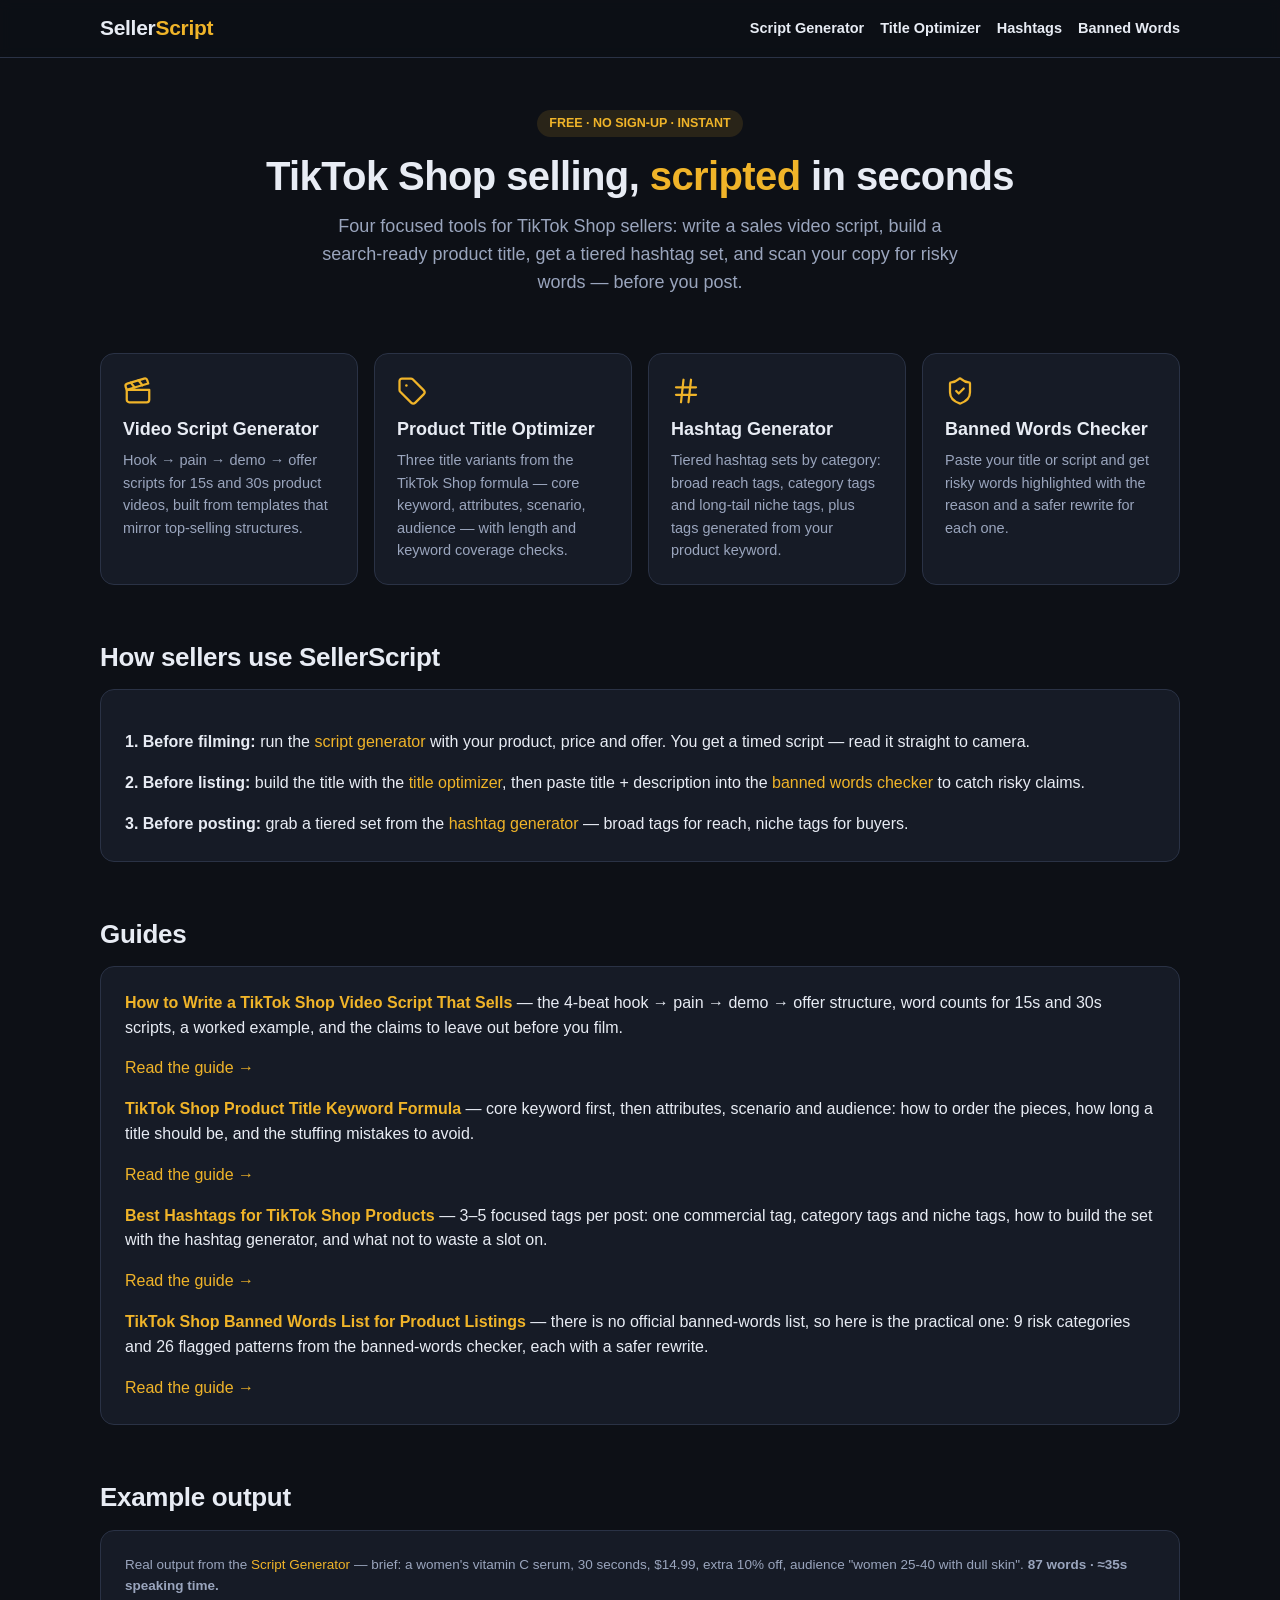
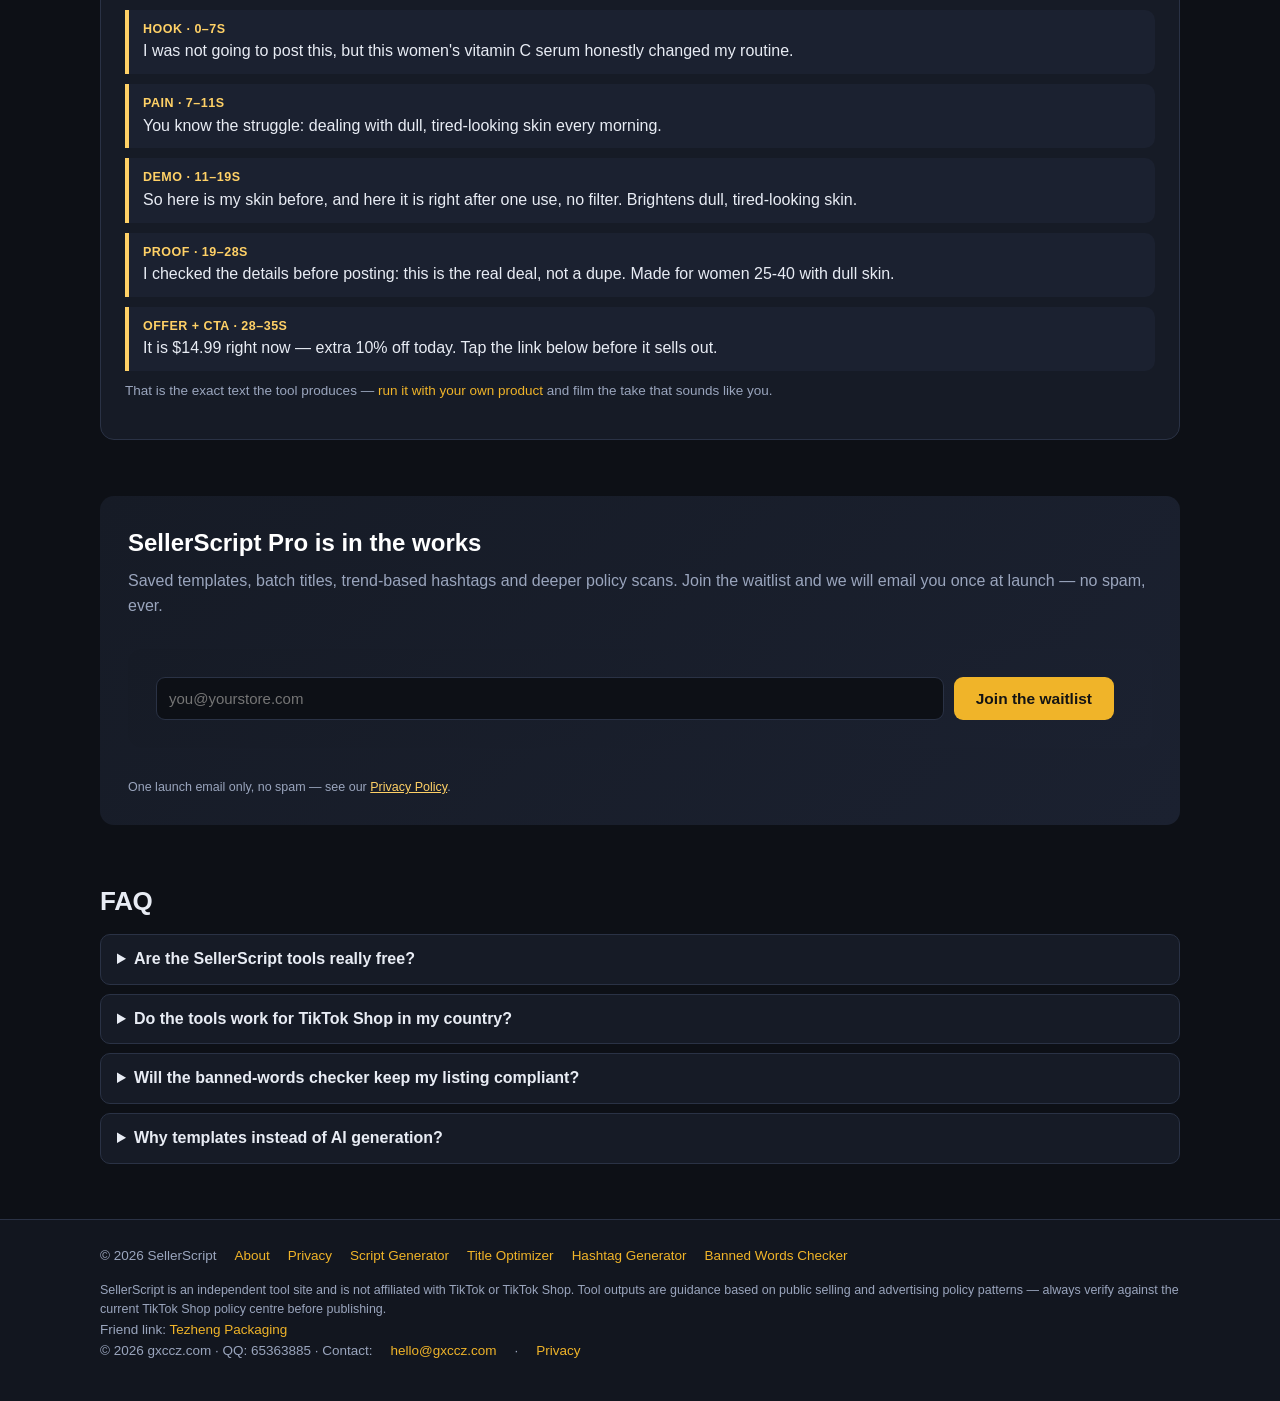
==== commit 2d0121b4: "Homepage: add banned-words guide entry" ====
--- a/index.html
+++ b/index.html
@@ -92,7 +92,9 @@
       <p style="margin-top:16px"><b><a href="/guides/tiktok-shop-product-title-keyword-formula">TikTok Shop Product Title Keyword Formula</a></b> — core keyword first, then attributes, scenario and audience: how to order the pieces, how long a title should be, and the stuffing mistakes to avoid.</p>
       <p><a href="/guides/tiktok-shop-product-title-keyword-formula">Read the guide →</a></p>
       <p style="margin-top:16px"><b><a href="/guides/best-hashtags-for-tiktok-shop-products">Best Hashtags for TikTok Shop Products</a></b> — 3–5 focused tags per post: one commercial tag, category tags and niche tags, how to build the set with the hashtag generator, and what not to waste a slot on.</p>
-      <p style="margin-bottom:0"><a href="/guides/best-hashtags-for-tiktok-shop-products">Read the guide →</a></p>
+      <p><a href="/guides/best-hashtags-for-tiktok-shop-products">Read the guide →</a></p>
+      <p style="margin-top:16px"><b><a href="/guides/tiktok-shop-banned-words-list-for-product-listings">TikTok Shop Banned Words List for Product Listings</a></b> — there is no official banned-words list, so here is the practical one: 9 risk categories and 26 flagged patterns from the banned-words checker, each with a safer rewrite.</p>
+      <p style="margin-bottom:0"><a href="/guides/tiktok-shop-banned-words-list-for-product-listings">Read the guide →</a></p>
     </div>
   </section>
 
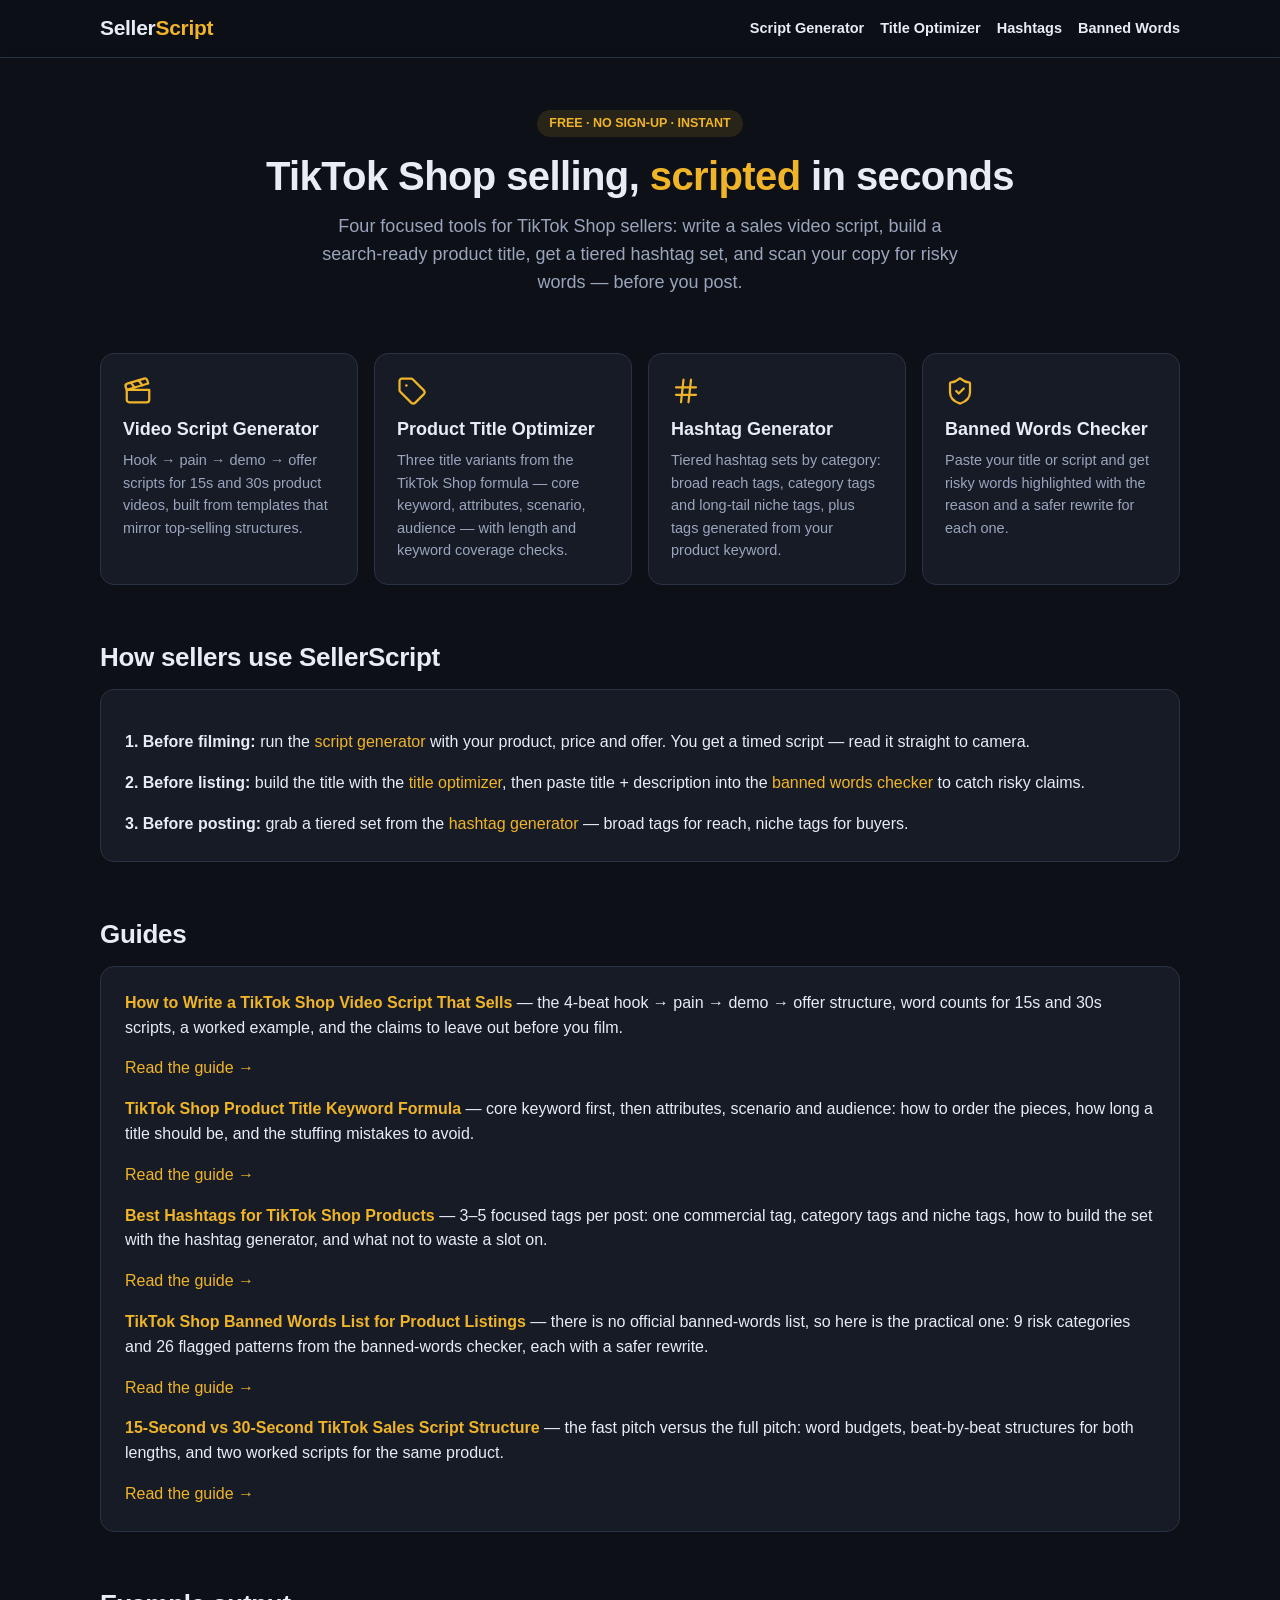
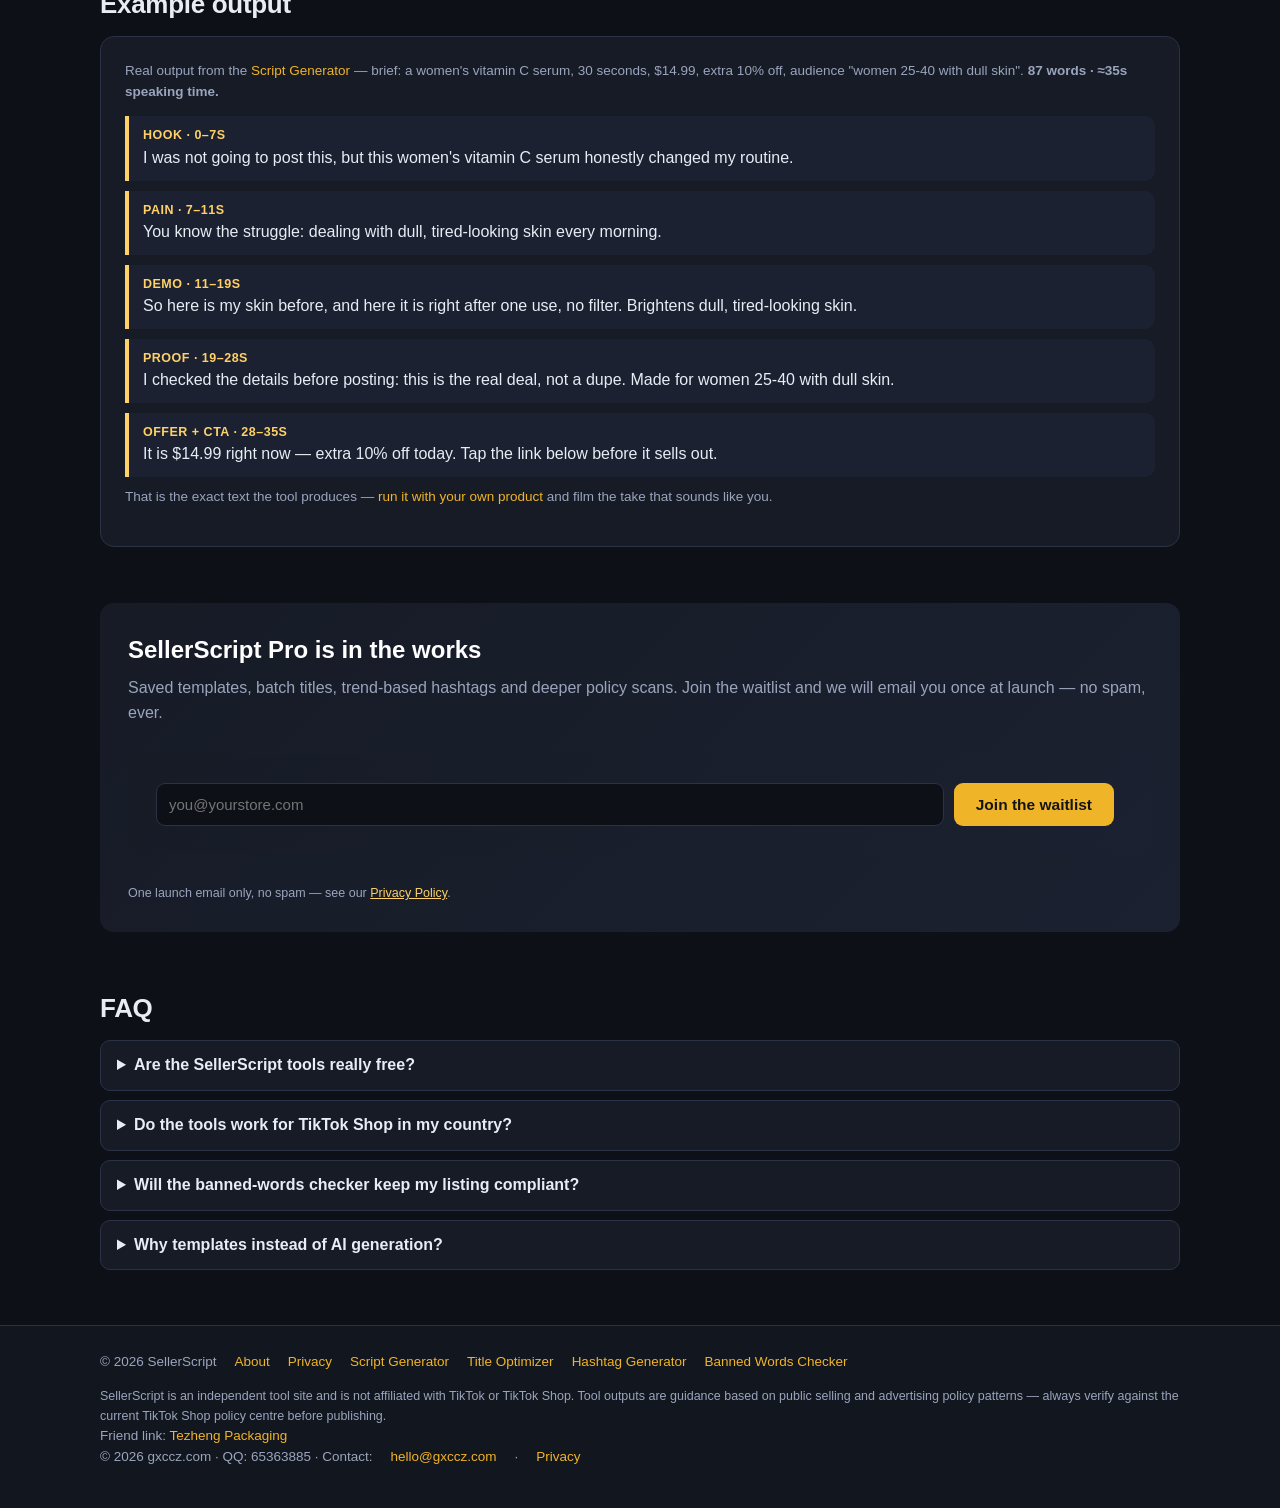
==== commit e41bcc08: "Add guide: 15-second vs 30-second TikTok sales script structure (2026-11-27)" ====
--- a/index.html
+++ b/index.html
@@ -94,7 +94,9 @@
       <p style="margin-top:16px"><b><a href="/guides/best-hashtags-for-tiktok-shop-products">Best Hashtags for TikTok Shop Products</a></b> — 3–5 focused tags per post: one commercial tag, category tags and niche tags, how to build the set with the hashtag generator, and what not to waste a slot on.</p>
       <p><a href="/guides/best-hashtags-for-tiktok-shop-products">Read the guide →</a></p>
       <p style="margin-top:16px"><b><a href="/guides/tiktok-shop-banned-words-list-for-product-listings">TikTok Shop Banned Words List for Product Listings</a></b> — there is no official banned-words list, so here is the practical one: 9 risk categories and 26 flagged patterns from the banned-words checker, each with a safer rewrite.</p>
-      <p style="margin-bottom:0"><a href="/guides/tiktok-shop-banned-words-list-for-product-listings">Read the guide →</a></p>
+      <p><a href="/guides/tiktok-shop-banned-words-list-for-product-listings">Read the guide →</a></p>
+      <p style="margin-top:16px"><b><a href="/guides/15-second-vs-30-second-tiktok-sales-script-structure">15-Second vs 30-Second TikTok Sales Script Structure</a></b> — the fast pitch versus the full pitch: word budgets, beat-by-beat structures for both lengths, and two worked scripts for the same product.</p>
+      <p style="margin-bottom:0"><a href="/guides/15-second-vs-30-second-tiktok-sales-script-structure">Read the guide →</a></p>
     </div>
   </section>
 
